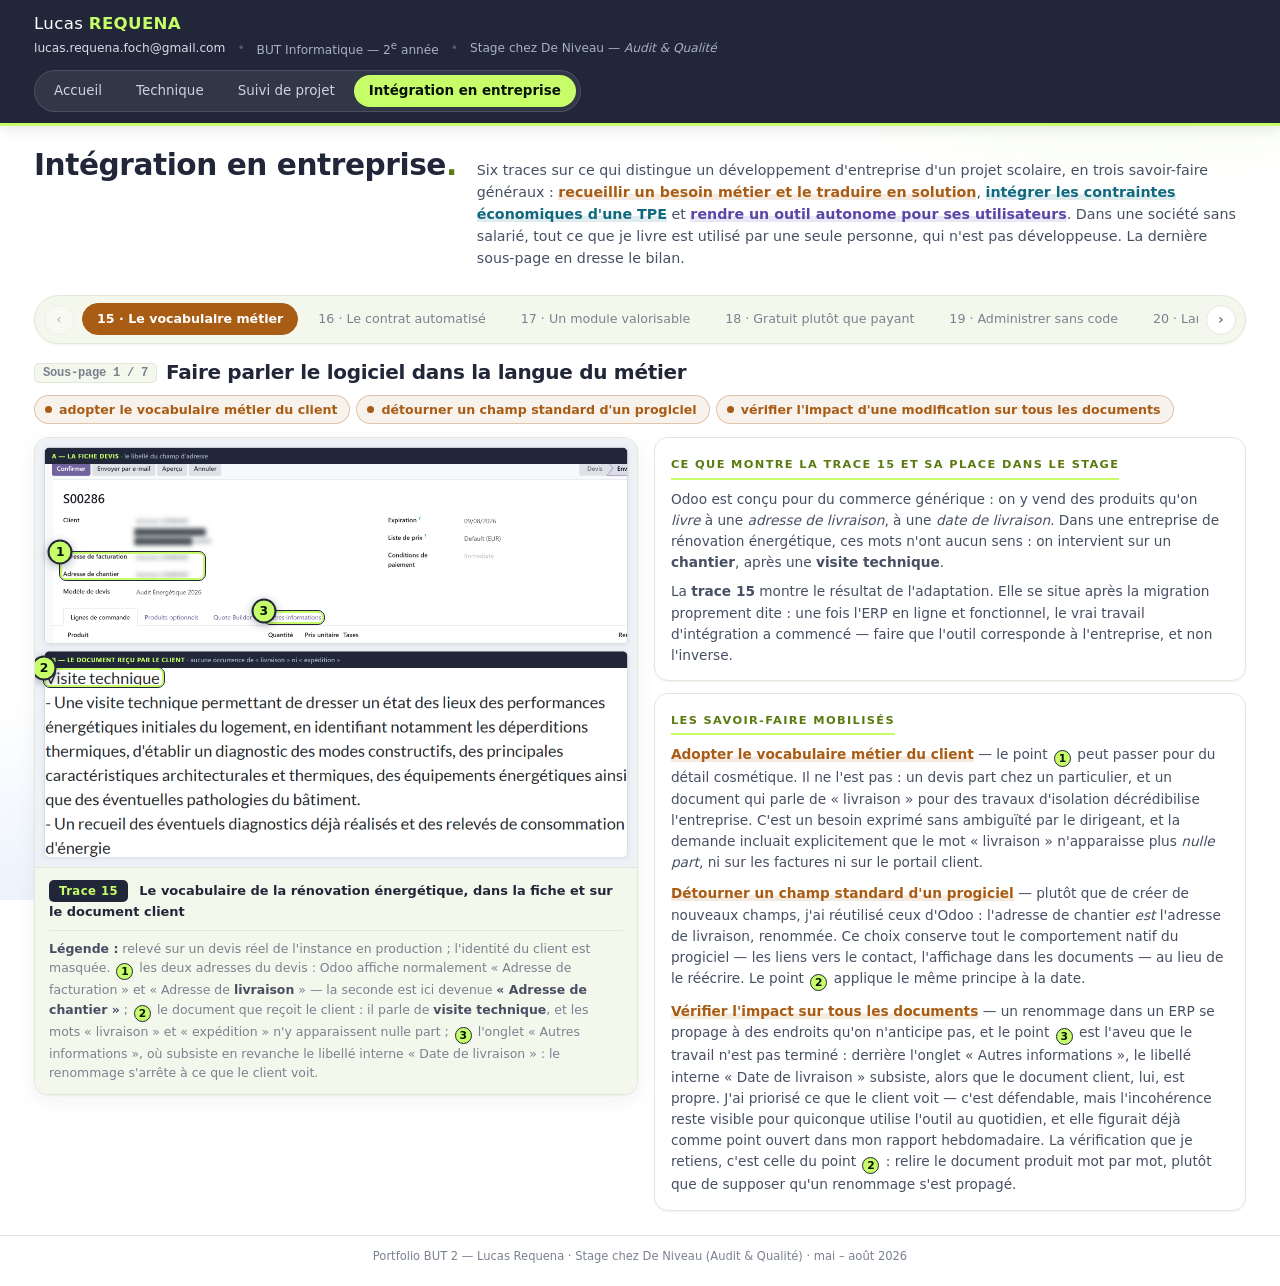
==== integration.html @ 08190257 "Portfolio BUT 2 — site de stage Site statique (4 pages, sous-pages, 20 traces) presentant le stage c" ====
<!DOCTYPE html>
<html lang="fr">
<head>
<meta charset="utf-8">
<meta name="viewport" content="width=device-width, initial-scale=1">
<title>Intégration en entreprise — Portfolio BUT 2 · Lucas Requena</title>
<meta name="description" content="Savoir-faire d'intégration : recueil du besoin métier, contraintes économiques d'une TPE, autonomie des utilisateurs.">
<link rel="stylesheet" href="assets/css/style.css">
</head>
<body>
<div class="shell">

  <header class="masthead">
    <div class="ident">
      <span class="ident-name">Lucas <b>REQUENA</b></span>
      <span class="ident-line">
        <a href="mailto:lucas.requena.foch@gmail.com">lucas.requena.foch@gmail.com</a>
        <span class="sep">•</span>
        <span>BUT&nbsp;Informatique — 2<sup>e</sup> année</span>
        <span class="sep">•</span>
        <span>Stage chez De&nbsp;Niveau — <em>Audit&nbsp;&amp;&nbsp;Qualité</em></span>
      </span>
    </div>
    <nav class="mainnav" aria-label="Navigation principale">
      <a href="index.html">Accueil</a>
      <a href="technique.html">Technique</a>
      <a href="suivi-projet.html">Suivi de projet</a>
      <a href="integration.html" class="is-current" aria-current="page">Intégration en entreprise</a>
    </nav>
  </header>

  <main>
    <div class="page-head">
      <h1 class="page-title">Intégration en entreprise<span class="dot">.</span></h1>
      <p class="resume">
        Six traces sur ce qui distingue un développement d'entreprise d'un projet scolaire, en trois
        savoir-faire généraux :
        <b class="sf sf-metier">recueillir un besoin métier et le traduire en solution</b>,
        <b class="sf sf-eco">intégrer les contraintes économiques d'une TPE</b> et
        <b class="sf sf-user">rendre un outil autonome pour ses utilisateurs</b>.
        Dans une société sans salarié, tout ce que je livre est utilisé par une seule personne, qui n'est pas
        développeuse. La dernière sous-page en dresse le bilan.
      </p>
    </div>

    <nav class="subnav" aria-label="Navigation entre les sous-pages">
      <div class="arrows">
        <button type="button" data-nav="prev" aria-label="Sous-page précédente">‹</button>
      </div>
      <div class="subnav-scroll" role="tablist" aria-label="Sous-pages">
        <button type="button" class="sp-tab t-metier" role="tab" id="tab-15" aria-controls="sp-15" aria-selected="true">15 · Le vocabulaire métier</button>
        <button type="button" class="sp-tab t-metier" role="tab" id="tab-16" aria-controls="sp-16" aria-selected="false">16 · Le contrat automatisé</button>
        <button type="button" class="sp-tab t-eco"    role="tab" id="tab-17" aria-controls="sp-17" aria-selected="false">17 · Un module valorisable</button>
        <button type="button" class="sp-tab t-eco"    role="tab" id="tab-18" aria-controls="sp-18" aria-selected="false">18 · Gratuit plutôt que payant</button>
        <button type="button" class="sp-tab t-user"   role="tab" id="tab-19" aria-controls="sp-19" aria-selected="false">19 · Administrer sans code</button>
        <button type="button" class="sp-tab t-user"   role="tab" id="tab-20" aria-controls="sp-20" aria-selected="false">20 · Lancer en un clic</button>
        <button type="button" class="sp-tab t-bilan"  role="tab" id="tab-b"  aria-controls="sp-bilan" aria-selected="false">★ Bilan &amp; analyse</button>
      </div>
      <div class="arrows">
        <button type="button" data-nav="next" aria-label="Sous-page suivante">›</button>
      </div>
    </nav>

    <!-- ================================================================= -->
    <!-- SOUS-PAGE 15                                                       -->
    <!-- ================================================================= -->
    <article class="subpage" id="sp-15" role="tabpanel" aria-labelledby="tab-15">
      <div class="sp-head">
        <h2><span class="num">Sous-page 1 / 7</span>Faire parler le logiciel dans la langue du métier</h2>
        <ul class="sf-list">
          <li class="sf-metier">adopter le vocabulaire métier du client</li>
          <li class="sf-metier">détourner un champ standard d'un progiciel</li>
          <li class="sf-metier">vérifier l'impact d'une modification sur tous les documents</li>
        </ul>
      </div>

      <div class="sp-body">
        <figure class="trace">
          <div class="trace-media" data-src="assets/img/trace-15.png"
               data-hint="Captures d'un devis de l'Odoo en production : le libellé du champ d'adresse, et le document tel que le client le reçoit.">
            <img src="assets/img/trace-15.png" alt="Deux vues d'un devis en production : la fiche affiche « Adresse de chantier », et le document imprimé parle de « Visite technique » sans jamais employer le mot livraison.">
            <span class="pt-box" style="--x:4.2%;--y:26.5%;--w:24%;--h:6.5%"></span>
            <span class="pt" style="--x:4.2%;--y:26.5%">1</span>
            <span class="pt-box" style="--x:1.5%;--y:53.5%;--w:20%;--h:4.5%"></span>
            <span class="pt" style="--x:1.5%;--y:53.5%">2</span>
            <span class="pt-box" style="--x:38%;--y:40.2%;--w:10%;--h:3%"></span>
            <span class="pt" style="--x:38%;--y:40.2%">3</span>
          </div>
          <figcaption>
            <span class="trace-num">Trace 15</span>
            <span class="trace-title">Le vocabulaire de la rénovation énergétique, dans la fiche et sur le document client</span>
            <span class="legende">
              <b>Légende :</b> relevé sur un devis réel de l'instance en production ; l'identité du client est
              masquée.
              <span class="rp">1</span> les deux adresses du devis : Odoo affiche normalement « Adresse de
              facturation » et « Adresse de <b>livraison</b> » — la seconde est ici devenue
              <b>« Adresse de chantier »</b> ;
              <span class="rp">2</span> le document que reçoit le client : il parle de <b>visite technique</b>,
              et les mots « livraison » et « expédition » n'y apparaissent nulle part ;
              <span class="rp">3</span> l'onglet « Autres informations », où subsiste en revanche le libellé
              interne « Date de livraison » : le renommage s'arrête à ce que le client voit.
            </span>
          </figcaption>
        </figure>

        <div class="analyse">
          <div class="bloc">
            <h3>Ce que montre la trace 15 et sa place dans le stage</h3>
            <p>
              Odoo est conçu pour du commerce générique : on y vend des produits qu'on <em>livre</em> à une
              <em>adresse de livraison</em>, à une <em>date de livraison</em>. Dans une entreprise de rénovation
              énergétique, ces mots n'ont aucun sens : on intervient sur un <b>chantier</b>, après une
              <b>visite technique</b>.
            </p>
            <p>
              La <b>trace 15</b> montre le résultat de l'adaptation. Elle se situe après la migration proprement
              dite : une fois l'ERP en ligne et fonctionnel, le vrai travail d'intégration a commencé — faire
              que l'outil corresponde à l'entreprise, et non l'inverse.
            </p>
          </div>

          <div class="bloc">
            <h3>Les savoir-faire mobilisés</h3>
            <p class="sfp">
              <span class="sf sf-metier">Adopter le vocabulaire métier du client</span> — le point
              <span class="rp">1</span> peut passer pour du détail cosmétique. Il ne l'est pas : un devis part
              chez un particulier, et un document qui parle de « livraison » pour des travaux d'isolation
              décrédibilise l'entreprise. C'est un besoin exprimé sans ambiguïté par le dirigeant, et la demande
              incluait explicitement que le mot « livraison » n'apparaisse plus <em>nulle part</em>, ni sur les
              factures ni sur le portail client.
            </p>
            <p class="sfp">
              <span class="sf sf-metier">Détourner un champ standard d'un progiciel</span> — plutôt que de créer
              de nouveaux champs, j'ai réutilisé ceux d'Odoo : l'adresse de chantier <em>est</em> l'adresse de
              livraison, renommée. Ce choix conserve tout le comportement natif du progiciel — les liens vers le
              contact, l'affichage dans les documents — au lieu de le réécrire. Le point
              <span class="rp">2</span> applique le même principe à la date.
            </p>
            <p class="sfp">
              <span class="sf sf-metier">Vérifier l'impact sur tous les documents</span> — un renommage dans un
              ERP se propage à des endroits qu'on n'anticipe pas, et le point <span class="rp">3</span> est
              l'aveu que le travail n'est pas terminé : derrière l'onglet « Autres informations », le libellé
              interne « Date de livraison » subsiste, alors que le document client, lui, est propre. J'ai
              priorisé ce que le client voit — c'est défendable, mais l'incohérence reste visible pour
              quiconque utilise l'outil au quotidien, et elle figurait déjà comme point ouvert dans mon rapport
              hebdomadaire. La vérification que je retiens, c'est celle du point <span class="rp">2</span> :
              relire le document produit mot par mot, plutôt que de supposer qu'un renommage s'est propagé.
            </p>
          </div>
        </div>
      </div>
    </article>

    <!-- ================================================================= -->
    <!-- SOUS-PAGE 16                                                       -->
    <!-- ================================================================= -->
    <article class="subpage" id="sp-16" role="tabpanel" aria-labelledby="tab-16" hidden>
      <div class="sp-head">
        <h2><span class="num">Sous-page 2 / 7</span>Automatiser un document contractuel existant</h2>
        <ul class="sf-list">
          <li class="sf-metier">reproduire fidèlement un document de l'entreprise</li>
          <li class="sf-metier">automatiser un remplissage par variables</li>
          <li class="sf-metier">valider un livrable par itérations avec le client</li>
        </ul>
      </div>

      <div class="sp-body">
        <figure class="trace">
          <div class="trace-media" data-src="assets/img/trace-16.png"
               data-hint="Capture du contrat « accompagnement MAR » généré depuis un devis de production.">
            <img src="assets/img/trace-16.png" alt="Contrat de mission Mon Accompagnateur Rénov' en onze articles, généré automatiquement depuis le devis S00286 : identité du client pré-remplie, article 5 reprenant les montants du devis, blocs de signature.">
            <span class="pt-box" style="--x:8.2%;--y:12.2%;--w:13%;--h:6%"></span>
            <span class="pt" style="--x:8.2%;--y:12.2%">1</span>
            <span class="pt-box" style="--x:8.2%;--y:51.3%;--w:81%;--h:6.8%"></span>
            <span class="pt" style="--x:8.2%;--y:51.3%">2</span>
            <span class="pt-box" style="--x:8.2%;--y:89.3%;--w:81%;--h:4.5%"></span>
            <span class="pt" style="--x:8.2%;--y:89.3%">3</span>
          </div>
          <figcaption>
            <span class="trace-num">Trace 16</span>
            <span class="trace-title">Le contrat « accompagnement MAR » généré depuis le devis S00286</span>
            <span class="legende">
              <b>Légende :</b> document produit par le module maison <code>aq_mar_contract</code> à partir d'un
              devis réel — onze articles, de l'identification des parties aux pièces jointes. L'identité du
              client et le numéro de police d'assurance sont masqués.
              <span class="rp">1</span> l'article 1.1, dont l'identité, l'adresse et le courriel du client sont
              repris du devis sans aucune saisie ;
              <span class="rp">2</span> l'article 5, où <b>828,00 € d'accompagnement + 522,00 € d'audit</b>
              reconstituent exactement le total du devis, 1 350 € ;
              <span class="rp">3</span> les blocs de signature des deux parties, ajoutés après relecture, avec
              les mentions d'assurance de l'article 6.
            </span>
          </figcaption>
        </figure>

        <div class="analyse">
          <div class="bloc">
            <h3>Ce que montre la trace 16 et sa place dans le stage</h3>
            <p>
              Chaque mission d'accompagnement donne lieu à un contrat rédigé à la main à partir d'un modèle,
              en recopiant les informations déjà saisies dans le devis. C'est du temps perdu, et surtout une
              source d'erreurs : un montant recopié de travers dans un contrat signé n'est pas un incident
              anodin.
            </p>
            <p>
              La <b>trace 16</b> montre le contrat désormais généré automatiquement à partir du devis, en
              exploitant les modèles de documents d'Odoo. C'est le travail des semaines 6 et 7, et l'un des
              livrables les plus directement utiles au dirigeant.
            </p>
          </div>

          <div class="bloc">
            <h3>Les savoir-faire mobilisés</h3>
            <p class="sfp">
              <span class="sf sf-metier">Reproduire fidèlement un document de l'entreprise</span> — le point
              de départ n'était pas une page blanche mais le contrat MAR existant, avec sa structure en articles
              et sa mise en forme. La consigne implicite était claire : le document généré devait ressembler aux
              autres documents de la société. La mise en forme a d'ailleurs été explicitement retravaillée pour
              s'aligner sur eux.
            </p>
            <p class="sfp">
              <span class="sf sf-metier">Automatiser un remplissage par variables</span> — au point
              <span class="rp">1</span>, l'identité, l'adresse et le courriel du client sont repris du devis
              sans aucune ressaisie. Le point <span class="rp">2</span> est le plus sensible : le montant devait
              suivre le devis d'accompagnement, jamais une valeur figée dans le modèle. La vérification est
              immédiate sur la capture — 828 € + 522 € = 1 350 €, le total exact du devis S00286 — et c'est
              précisément le genre d'erreur qu'une recopie manuelle finit toujours par produire. Le montant
              varie d'ailleurs d'un dossier à l'autre : les devis MAR de la base vont de 1 350 à 2 250 €.
            </p>
            <p class="sfp">
              <span class="sf sf-metier">Valider par itérations avec le client</span> — le point
              <span class="rp">3</span> résume tout ce qui n'apparaissait pas dans la demande initiale et qui
              est remonté à la relecture : des données d'assurance manquantes, l'absence de cachet et de
              signature, un article 5 à corriger. Aucun de ces éléments n'était devinable ; ils ne sont apparus
              qu'en montrant une version imparfaite. J'ai ensuite poursuivi vers l'étape suivante — envoyer le
              contrat signable en ligne dès la confirmation du devis.
            </p>
          </div>
        </div>
      </div>
    </article>

    <!-- ================================================================= -->
    <!-- SOUS-PAGE 17                                                       -->
    <!-- ================================================================= -->
    <article class="subpage" id="sp-17" role="tabpanel" aria-labelledby="tab-17" hidden>
      <div class="sp-head">
        <h2><span class="num">Sous-page 3 / 7</span>Combler un manque fonctionnel et en faire un actif</h2>
        <ul class="sf-list">
          <li class="sf-eco">développer plutôt que payer un abonnement</li>
          <li class="sf-eco">évaluer la valeur commerciale d'une production interne</li>
          <li class="sf-eco">choisir une licence cohérente avec une stratégie</li>
        </ul>
      </div>

      <div class="sp-body">
        <figure class="trace">
          <div class="trace-media" data-src="assets/img/trace-17.png"
               data-hint="Le texte enregistré dans un devis, avec ses balises de pourcentage, et le même devis imprimé avec les montants calculés.">
            <img src="assets/img/trace-17.png" alt="Le devis stocke le texte « [40%] TTC » et « [60%] TTC » ; le document imprimé affiche 540,00 € et 810,00 €, soit 40 % et 60 % du total de 1 350 €.">
            <span class="pt-box" style="--x:3%;--y:13.5%;--w:6.5%;--h:7.5%"></span>
            <span class="pt" style="--x:3%;--y:13.5%">1</span>
            <span class="pt-box" style="--x:27.5%;--y:4.5%;--w:25%;--h:3.5%"></span>
            <span class="pt" style="--x:27.5%;--y:4.5%">2</span>
            <span class="pt-box" style="--x:1.7%;--y:52%;--w:14%;--h:16%"></span>
            <span class="pt" style="--x:1.7%;--y:52%">3</span>
          </div>
          <figcaption>
            <span class="trace-num">Trace 17</span>
            <span class="trace-title">Le module <code>sale_payment_schedule</code> à l'œuvre sur un devis réel</span>
            <span class="legende">
              <b>Légende :</b> en haut le texte tel qu'il est <b>enregistré en base</b> pour le devis S00286,
              en bas le <b>même devis imprimé</b> tel que le client le reçoit. Les coordonnées bancaires sont
              masquées.
              <span class="rp">1</span> les balises <code>[40%]</code> et <code>[60%]</code> saisies dans le
              texte, qui ne sont jamais modifiées ;
              <span class="rp">2</span> le total du devis, 1 350 € TTC ;
              <span class="rp">3</span> les montants calculés à l'impression : <b>540,00 €</b> et
              <b>810,00 €</b> — soit exactement 40 % et 60 % de ce total.
            </span>
          </figcaption>
        </figure>

        <div class="analyse">
          <div class="bloc">
            <h3>Ce que montre la trace 17 et sa place dans le stage</h3>
            <p>
              Le passage à Odoo Community avait un coût connu d'avance : certaines fonctions payantes n'existent
              plus. Le besoin, ici, était d'afficher des échéances de paiement — typiquement 40 % à la commande
              et 60 % à la fin des travaux — calculées automatiquement à partir du montant TTC du devis.
            </p>
            <p>
              La <b>trace 17</b> montre la réponse apportée — un module maison développé en cinquième semaine —
              prise sur un devis réel de l'instance en production. Elle prolonge directement le cadrage de la
              <a href="suivi-projet.html#sp-10">trace 10</a>, où ce manque avait été identifié <em>avant</em> la
              migration. Le module est aujourd'hui installé en version 18.0.2.0.0, et un second module maison,
              <code>aq_mar_contract</code>, l'a rejoint depuis (<a href="#sp-16">trace 16</a>).
            </p>
          </div>

          <div class="bloc">
            <h3>Les savoir-faire mobilisés</h3>
            <p class="sfp">
              <span class="sf sf-eco">Développer plutôt que payer un abonnement</span> — l'arbitrage est simple
              à poser : quelques jours de développement une fois, contre un abonnement mensuel indéfiniment. Le
              point <span class="rp">1</span> montre que j'ai en plus généralisé le besoin — n'importe quel
              pourcentage fonctionne, pas seulement 40/60. Ce n'est pas gratuit en effort, mais c'est ce qui
              évite de revenir sur le module au premier changement commercial : d'autres devis de la base
              utilisent aujourd'hui un découpage en <code>[45%]</code>, <code>[35%]</code> et <code>[20%]</code>
              que je n'avais pas anticipé.
            </p>
            <p class="sfp">
              <span class="sf sf-eco">Évaluer la valeur commerciale d'une production interne</span> — les points
              <span class="rp">2</span> et <span class="rp">3</span> traduisent la contrainte de conception la
              plus structurante : ne jamais modifier le texte stocké, seulement son rendu. Le devis garde
              <code>[40%]</code> en base et affiche 540,00 € à l'impression, soit exactement 40 % des 1 350 €
              du point <span class="rp">2</span>. Cette réversibilité rend le module réutilisable chez
              n'importe quel utilisateur d'Odoo sans effet de bord sur ses données — c'est ce qui en fait un
              produit potentiel et pas seulement un correctif interne, pour une entreprise qui est aussi
              éditeur de logiciels.
            </p>
            <p class="sfp">
              <span class="sf sf-eco">Choisir une licence cohérente avec une stratégie</span> — la décision la
              moins technique et la plus instructive du stage. Le module avait d'abord été publié sous licence
              libre, puis rebasculé en <b>OPL-1</b> (propriétaire) dans le dépôt, afin de conserver quelques
              modules maison comme argument commercial — changement isolé dans son propre commit
              (<a href="suivi-projet.html#sp-13">trace 13</a>). <b>Et c'est là que la vérification est
              instructive :</b> la version installée en production déclare toujours <code>LGPL-3</code>. Le
              changement de licence n'a jamais été redéployé. Une décision prise dans le dépôt ne produit aucun
              effet tant qu'elle n'atteint pas le serveur — je ne l'aurais pas su sans être allé regarder.
            </p>
          </div>
        </div>
      </div>
    </article>

    <!-- ================================================================= -->
    <!-- SOUS-PAGE 18                                                       -->
    <!-- ================================================================= -->
    <article class="subpage" id="sp-18" role="tabpanel" aria-labelledby="tab-18" hidden>
      <div class="sp-head">
        <h2><span class="num">Sous-page 4 / 7</span>Arbitrer entre coût, effort et qualité du résultat</h2>
        <ul class="sf-list">
          <li class="sf-eco">exploiter une source de données publique gratuite</li>
          <li class="sf-eco">accepter une solution dégradée mais suffisante</li>
          <li class="sf-eco">renoncer à une fonctionnalité au bon moment</li>
        </ul>
      </div>

      <div class="sp-body">
        <figure class="trace">
          <div class="trace-html">
            <table class="ttab">
              <thead>
                <tr><th style="width:24%">Option</th><th style="width:20%">Coût</th><th style="width:26%">Qualité du résultat</th><th>Décision</th></tr>
              </thead>
              <tbody>
                <tr>
                  <td><b>Service d'enrichissement payant</b></td>
                  <td class="no">Abonnement mensuel</td>
                  <td class="ok">Élevée et stable</td>
                  <td class="no">Écartée — hors budget d'une TPE</td>
                </tr>
                <tr>
                  <td><b>Extraction depuis des sites web</b></td>
                  <td>Gratuit</td>
                  <td class="no">Fragile, casse à chaque changement de site</td>
                  <td class="no">Abandonnée après essai <span class="rp">3</span></td>
                </tr>
                <tr>
                  <td><b>API publiques SIRENE / ADEME</b></td>
                  <td class="ok">Gratuit</td>
                  <td>Correcte, avec des trous à combler <span class="rp">1</span></td>
                  <td class="ok"><b>Retenue</b> pour la recherche d'entreprises</td>
                </tr>
                <tr>
                  <td><b>Données locales préparées à la main</b></td>
                  <td class="ok">Gratuit</td>
                  <td>Limitée mais parfaitement prévisible</td>
                  <td class="ok">Retenue pour les fournisseurs régionaux <span class="rp">2</span></td>
                </tr>
              </tbody>
            </table>
          </div>
          <figcaption>
            <span class="trace-num">Trace 18</span>
            <span class="trace-title">Les options étudiées pour constituer les listes de contacts de MailRGE</span>
            <span class="legende">
              <b>Légende :</b> arbitrage mené sur MailRGE entre les semaines 5 et 6, à mesure que les limites de
              chaque approche apparaissaient.
              <span class="rp">1</span> les API publiques, gratuites, complétées par des mécanismes de repli
              (voir <a href="technique.html#sp-6">trace 6</a>) ; <span class="rp">2</span> le repli sur des
              données locales préparées pour les fournisseurs régionaux ;
              <span class="rp">3</span> l'extraction automatique depuis des sites web, essayée puis abandonnée.
            </span>
          </figcaption>
        </figure>

        <div class="analyse">
          <div class="bloc">
            <h3>Ce que montre la trace 18 et sa place dans le stage</h3>
            <p>
              MailRGE repose entièrement sur sa capacité à constituer des listes de contacts fiables. Dans une
              grande structure, on achète cette donnée. Ici, le budget est celui d'une société sans salarié :
              l'outil ne devait rien coûter en fonctionnement.
            </p>
            <p>
              La <b>trace 18</b> retrace les options envisagées et ce qui a été décidé pour chacune. Elle
              recouvre deux moments : la recherche d'entreprises RGE, résolue par les données publiques, et la
              recherche de fournisseurs régionaux, beaucoup plus difficile.
            </p>
          </div>

          <div class="bloc">
            <h3>Les savoir-faire mobilisés</h3>
            <p class="sfp">
              <span class="sf sf-eco">Exploiter une source de données publique gratuite</span> — le point
              <span class="rp">1</span> a été la bonne réponse pour l'essentiel du besoin : les qualifications
              RGE et les établissements sont des données ouvertes. Le prix à payer est technique, pas financier
              — c'est tout le travail de normalisation et de repli décrit en
              <a href="technique.html#sp-6">trace 6</a>.
            </p>
            <p class="sfp">
              <span class="sf sf-eco">Accepter une solution dégradée mais suffisante</span> — le point
              <span class="rp">2</span> a été le plus difficile à admettre. Après avoir tenté de trouver
              automatiquement les distributeurs régionaux — avec la subtilité des enseignes sous licence, où
              c'est l'établissement local qu'il faut viser et non la maison mère — j'ai remplacé cette recherche
              par des données locales préparées, interrogeables par département, secteur, nom ou adresse. Moins
              ambitieux, mais fiable.
            </p>
            <p class="sfp">
              <span class="sf sf-eco">Renoncer à une fonctionnalité au bon moment</span> — le point
              <span class="rp">3</span> va plus loin : la section « fournisseurs régionaux » a finalement été
              masquée dans l'interface, le code étant conservé, le temps que le besoin réel soit reclarifié.
              Laisser en ligne une fonction dont on doute est un mauvais service rendu à son utilisateur ; c'est
              le genre d'arbitrage que je n'aurais pas su faire au début du stage, où « supprimer » ressemblait à
              un échec.
            </p>
          </div>
        </div>
      </div>
    </article>

    <!-- ================================================================= -->
    <!-- SOUS-PAGE 19                                                       -->
    <!-- ================================================================= -->
    <article class="subpage" id="sp-19" role="tabpanel" aria-labelledby="tab-19" hidden>
      <div class="sp-head">
        <h2><span class="num">Sous-page 5 / 7</span>Rendre le contenu modifiable sans développeur</h2>
        <ul class="sf-list">
          <li class="sf-user">concevoir une interface d'administration sans code</li>
          <li class="sf-user">gérer des comptes pour plusieurs utilisateurs</li>
          <li class="sf-user">faire évoluer le contenu et sa présentation au fil de l'usage</li>
        </ul>
      </div>

      <div class="sp-body">
        <figure class="trace">
          <div class="trace-media" data-src="assets/img/trace-19.png"
               data-hint="Montage de deux captures du quiz en production : le catalogue des questionnaires et une question côté candidat.">
            <img src="assets/img/trace-19.png" alt="Deux vues du quiz en production : le catalogue des quatre questionnaires publiés, et une question à choix multiple avec minuteur.">
            <span class="pt-box" style="--x:19%;--y:16.5%;--w:62%;--h:20.2%"></span>
            <span class="pt" style="--x:19%;--y:16.5%">1</span>
            <span class="pt-box" style="--x:19%;--y:37.3%;--w:62%;--h:8.7%"></span>
            <span class="pt" style="--x:19%;--y:37.3%">2</span>
            <span class="pt-box" style="--x:26%;--y:68.5%;--w:48%;--h:21.5%"></span>
            <span class="pt" style="--x:26%;--y:68.5%">3</span>
          </div>
          <figcaption>
            <span class="trace-num">Trace 19</span>
            <span class="trace-title">Le résultat de l'administration sans code, vu depuis le site en production</span>
            <span class="legende">
              <b>Légende :</b> montage de deux captures prises sur <code>quiz.auditetqualite.fr</code> —
              en haut le catalogue public, en bas une question côté candidat.
              <span class="rp">1</span> les questionnaires publiés, de <b>2 à 11 questions</b> : ils ont été
              créés et modifiés depuis l'administration, sans aucune intervention sur le code ;
              <span class="rp">2</span> l'un d'eux porte un intitulé et une accroche qui lui sont propres
              (« Testez vos compétences en ITE — 7 questions pour évaluer votre niveau avant la formation »),
              saisis eux aussi depuis l'interface ;
              <span class="rp">3</span> une question telle que la voit le candidat : cases à choix multiple
              même pour une question à réponse unique, option « Je ne sais pas », minuteur et progression.
            </span>
          </figcaption>
        </figure>

        <div class="analyse">
          <div class="bloc">
            <h3>Ce que montre la trace 19 et sa place dans le stage</h3>
            <p>
              Le quiz sert à évaluer les compétences d'experts en isolation thermique par l'extérieur. Son
              contenu doit donc vivre : les questions évoluent avec la réglementation et avec les besoins de
              formation. Tant qu'il fallait un développeur pour modifier une question, l'outil était condamné à
              vieillir.
            </p>
            <p>
              La <b>trace 19</b> ne montre pas l'interface d'administration elle-même, mais <em>son résultat</em>,
              relevé sur le site en production. C'est délibéré : la meilleure preuve qu'un contenu se gère sans
              développeur n'est pas la capture d'un formulaire, c'est de constater que ce contenu a effectivement
              été créé, varié et enrichi. C'est le livrable qui a le plus changé la nature du projet : le quiz
              est passé d'une démonstration technique à un outil que l'entreprise fait vivre elle-même.
            </p>
          </div>

          <div class="bloc">
            <h3>Les savoir-faire mobilisés</h3>
            <p class="sfp">
              <span class="sf sf-user">Concevoir une interface d'administration sans code</span> — le point
              <span class="rp">1</span> en est la démonstration par les faits : quatre questionnaires coexistent,
              de 2 à 11 questions, sur des sujets distincts (ITE, combles). Une telle variété ne se produit que
              si créer un questionnaire coûte quelques minutes à une personne non développeuse. Le point
              <span class="rp">2</span> va plus loin : même l'intitulé et l'accroche d'un questionnaire se
              saisissent depuis l'interface. Tout cela repose sur la décision technique prise en amont — sortir
              les questionnaires du code source (<a href="technique.html#sp-1">trace 1</a>).
            </p>
            <p class="sfp">
              <span class="sf sf-user">Gérer des comptes pour plusieurs utilisateurs</span> — le lien
              « Connexion / créer un compte », présent sur les deux vues, dessert en réalité deux publics :
              les personnes de l'équipe qui administrent les questionnaires, et les candidats qui souhaitent
              retrouver leurs résultats. Ouvrir cet accès a créé l'obligation de le protéger, d'où le
              durcissement décrit en <a href="technique.html#sp-7">trace 7</a>.
            </p>
            <p class="sfp">
              <span class="sf sf-user">Faire évoluer le contenu et sa présentation au fil de l'usage</span> — le
              point <span class="rp">3</span> porte la trace de plusieurs décisions successives : toutes les
              questions sont passées en cases à cocher, <em>y compris celles qui n'appellent qu'une seule bonne
              réponse</em>, pour ne pas souffler la réponse par la forme du champ ; une option « Je ne sais
              pas » évite de confondre l'ignorance et l'erreur ; un minuteur et un indicateur de progression ont
              été ajoutés ensuite. S'y ajoutent, hors champ de cette capture, les images dans les questions, le
              commentaire de fin, la case de visibilité d'une information et le suivi statistique par quiz.
              Aucune de ces demandes n'existait au départ : toutes viennent de l'usage réel.
            </p>
          </div>
        </div>
      </div>
    </article>

    <!-- ================================================================= -->
    <!-- SOUS-PAGE 20                                                       -->
    <!-- ================================================================= -->
    <article class="subpage" id="sp-20" role="tabpanel" aria-labelledby="tab-20" hidden>
      <div class="sp-head">
        <h2><span class="num">Sous-page 6 / 7</span>Supprimer tout prérequis technique à l'usage</h2>
        <ul class="sf-list">
          <li class="sf-user">automatiser l'installation des dépendances</li>
          <li class="sf-user">masquer la complexité technique</li>
          <li class="sf-user">choisir le bon support de diffusion pour l'utilisateur</li>
        </ul>
      </div>

      <div class="sp-body">
        <figure class="trace">
          <div class="trace-html">
            <table class="ttab">
              <thead>
                <tr><th style="width:22%">Outil</th><th style="width:39%">Ce qu'il fallait faire avant</th><th>Ce qu'il faut faire maintenant</th></tr>
              </thead>
              <tbody>
                <tr>
                  <td><b>MailRGE</b></td>
                  <td class="no">Installer l'environnement d'exécution, ouvrir un terminal, installer les
                      dépendances, lancer le serveur puis l'interface</td>
                  <td class="ok">Double-cliquer sur le lanceur : il installe ce qui manque et démarre tout
                      <span class="rp">1</span></td>
                </tr>
                <tr>
                  <td><b>FileManager</b></td>
                  <td class="no">Démarrer le serveur dans une fenêtre, puis le client dans une autre, et penser
                      à tout arrêter</td>
                  <td class="ok">Un seul raccourci : serveur lancé masqué, client ouvert, arrêt automatique à
                      la fermeture <span class="rp">2</span></td>
                </tr>
                <tr>
                  <td><b>FileManager (accès nomade)</b></td>
                  <td class="no">Installer le client de bureau sur chaque poste Windows</td>
                  <td class="ok">Interface web accessible depuis un navigateur, hébergée sur le VPS
                      <span class="rp">3</span></td>
                </tr>
              </tbody>
            </table>
            <div class="blocks" style="margin-top:12px">
              <div class="blk" style="--c:var(--sf-user)">
                <b>Règle retenue</b>
                <span class="sub">Aucun outil livré ne doit exiger l'ouverture d'un terminal. Si une étape
                  technique est nécessaire, c'est au lanceur de la faire, pas à l'utilisateur.</span>
              </div>
            </div>
          </div>
          <figcaption>
            <span class="trace-num">Trace 20</span>
            <span class="trace-title">Les conditions de lancement des outils, avant et après travail sur la mise à disposition</span>
            <span class="legende">
              <b>Légende :</b> comparaison, pour chaque outil, entre les manipulations initialement requises et
              celles qui subsistent.
              <span class="rp">1</span> le lanceur Windows de MailRGE, qui installe automatiquement les
              dépendances ; <span class="rp">2</span> le lanceur unique de FileManager, sans fenêtre de
              terminal ; <span class="rp">3</span> l'interface web, qui supprime l'installation elle-même.
            </span>
          </figcaption>
        </figure>

        <div class="analyse">
          <div class="bloc">
            <h3>Ce que montre la trace 20 et sa place dans le stage</h3>
            <p>
              Un outil parfaitement fonctionnel qu'on ne sait pas démarrer n'existe pas. C'est la réalité de
              cette entreprise : l'utilisateur final est le dirigeant, qui n'ouvrira pas un terminal pour
              installer des dépendances avant de lancer une campagne de mailing.
            </p>
            <p>
              La <b>trace 20</b> rassemble les trois réponses successives apportées à ce problème, sur deux
              projets et cinq semaines d'écart. Elle montre une préoccupation qui a fini par devenir un réflexe :
              la question « comment on le lance ? » fait partie du développement.
            </p>
          </div>

          <div class="bloc">
            <h3>Les savoir-faire mobilisés</h3>
            <p class="sfp">
              <span class="sf sf-user">Automatiser l'installation des dépendances</span> — le point
              <span class="rp">1</span> correspond au lanceur Windows écrit pour MailRGE dès la deuxième
              semaine : un script qui installe ce qui manque puis démarre l'application, pour qu'une personne
              non développeuse puisse s'en servir par un simple double-clic.
            </p>
            <p class="sfp">
              <span class="sf sf-user">Masquer la complexité technique</span> — au point
              <span class="rp">2</span>, FileManager posait un problème plus délicat : c'est une application en
              deux morceaux, un serveur et un client. Le lanceur démarre le serveur de façon invisible, ouvre le
              client, et arrête tout à la fermeture. J'ai d'ailleurs dû faire le ménage parmi plusieurs
              variantes de lanceurs pour n'en garder qu'un seul — proposer trois façons de démarrer est une
              complexité de plus, pas un service.
            </p>
            <p class="sfp">
              <span class="sf sf-user">Choisir le bon support de diffusion</span> — le point
              <span class="rp">3</span> est l'aboutissement de ce raisonnement : la meilleure installation reste
              l'absence d'installation. L'ajout d'une interface web à FileManager, déployée sur le VPS aux côtés
              du quiz et d'Odoo, rend l'outil accessible depuis n'importe quel navigateur. Le client de bureau
              reste disponible pour l'usage quotidien, mais il n'est plus la seule porte d'entrée.
            </p>
          </div>
        </div>
      </div>
    </article>

    <!-- ================================================================= -->
    <!-- BILAN & ANALYSE                                                    -->
    <!-- ================================================================= -->
    <article class="subpage" id="sp-bilan" role="tabpanel" aria-labelledby="tab-b" hidden>
      <div class="sp-head">
        <h2><span class="num">Sous-page 7 / 7</span>Bilan &amp; analyse des savoir-faire d'intégration</h2>
        <p class="resume" style="max-width:none">
          Un bloc par savoir-faire général : ce à quoi il a servi, d'où vient l'apprentissage, ce qui a été
          difficile, et une évaluation de mon niveau avant et après le stage.
        </p>
      </div>

      <div class="bilan-grid">

        <!-- ---------------- SF H : besoin métier ---------------------- -->
        <section class="bilan-bloc sf-metier">
          <h3>Recueillir un besoin métier et le traduire</h3>
          <span class="dom">Traces 15 et 16</span>

          <h4>Savoir-faire élémentaires et contexte d'utilisation</h4>
          <ul>
            <li><b>Adopter le vocabulaire métier</b> — « chantier » et « visite technique » substitués aux
              termes de livraison dans tout Odoo (trace 15).</li>
            <li><b>Détourner un champ standard</b> — réutilisation des champs natifs du progiciel plutôt que
              création de champs spécifiques.</li>
            <li><b>Reproduire un document de l'entreprise</b> — contrat d'accompagnement MAR généré depuis le
              devis (trace 16).</li>
            <li><b>Valider par itérations</b> — corrections successives du contrat : assurance, cachet et
              signature, article 5, mise en forme.</li>
            <li><b>Comprendre un cadre réglementaire</b> — cadrage de la réforme française de la facturation
              électronique et de ses conséquences sur l'ERP.</li>
          </ul>

          <h4>Contexte d'apprentissage</h4>
          <div class="appr">
            <span>Vu en cours</span>
            <span class="on">Appris pendant le stage</span>
            <span class="on">Appris auprès du dirigeant</span>
          </div>
          <p>
            Rien de tout cela ne s'apprend en formation : ni le vocabulaire de la rénovation énergétique, ni ce
            qu'est un accompagnement MAR, ni ce qui doit figurer dans un contrat. Tout vient des échanges avec le
            dirigeant, qui est à la fois le client, l'utilisateur et l'expert métier.
          </p>

          <h4>Difficulté</h4>
          <p>
            <b>Élevée.</b> La difficulté n'est pas de réaliser ce qui est demandé, mais de comprendre ce qui est
            demandé. Un besoin métier est souvent formulé par son résultat attendu, sans les règles implicites
            qui vont avec — et ces règles ne se découvrent qu'en proposant une version imparfaite.
          </p>

          <div class="niveau">
            <div class="row avant"><span class="lbl">Avant</span><span class="bar"><i style="--v:20%"></i></span><span class="val">Notions</span></div>
            <div class="row"><span class="lbl">Après</span><span class="bar"><i style="--v:72%"></i></span><span class="val">Bon</span></div>
            <p class="echelle">Échelle : notions · moyen · bon · très bon</p>
          </div>
          <p>
            <b>Justification :</b> mes premiers travaux traduisaient la demande littéralement. J'ai appris à
            interroger avant de produire, à repérer les non-dits d'une demande, et surtout à montrer tôt une
            version incomplète pour faire réagir. Je progresse encore sur la reformulation écrite du besoin
            avant de commencer : je la fais mentalement, rarement noir sur blanc.
          </p>
        </section>

        <!-- ---------------- SF I : contraintes économiques ------------ -->
        <section class="bilan-bloc sf-eco">
          <h3>Intégrer les contraintes économiques d'une TPE</h3>
          <span class="dom">Traces 17 et 18</span>

          <h4>Savoir-faire élémentaires et contexte d'utilisation</h4>
          <ul>
            <li><b>Chiffrer avant de décider</b> — comparatif Odoo Enterprise / Community et calcul de
              l'économie mensuelle (voir <a href="suivi-projet.html#sp-10">trace 10</a>).</li>
            <li><b>Développer plutôt que s'abonner</b> — module <code>sale_payment_schedule</code> pour combler
              un manque de la version libre (trace 17).</li>
            <li><b>Préférer une source gratuite à qualité acceptable</b> — API publiques SIRENE et ADEME plutôt
              qu'un service d'enrichissement payant (trace 18).</li>
            <li><b>Valoriser une production interne</b> — choix d'une licence propriétaire pour conserver
              quelques modules comme argument commercial.</li>
            <li><b>Composer avec le matériel disponible</b> — trois services sur un unique serveur à faible
              mémoire, plutôt qu'une montée en gamme.</li>
          </ul>

          <h4>Contexte d'apprentissage</h4>
          <div class="appr">
            <span>Vu en cours</span>
            <span class="on">Appris pendant le stage</span>
            <span class="on">Appris auprès du dirigeant</span>
          </div>
          <p>
            La dimension économique est totalement absente de mes projets de formation, où les ressources sont
            gratuites par convention. Ici, chaque euro mensuel compte pour une société sans salarié : c'est la
            contrainte qui a orienté la majorité des décisions techniques du stage.
          </p>

          <h4>Difficulté</h4>
          <p>
            <b>Moyenne.</b> Le calcul est simple ; ce qui est difficile, c'est de raisonner en coût total —
            un abonnement évité contre du temps de développement, une solution gratuite contre le travail
            supplémentaire de fiabilisation qu'elle impose.
          </p>

          <div class="niveau">
            <div class="row avant"><span class="lbl">Avant</span><span class="bar"><i style="--v:15%"></i></span><span class="val">Notions</span></div>
            <div class="row"><span class="lbl">Après</span><span class="bar"><i style="--v:65%"></i></span><span class="val">Moyen à bon</span></div>
            <p class="echelle">Échelle : notions · moyen · bon · très bon</p>
          </div>
          <p>
            <b>Justification :</b> j'ai acquis le réflexe de poser la question du coût avant de choisir une
            solution technique, et de comprendre qu'une décision de licence ou d'hébergement est une décision
            d'entreprise. Je reste néanmoins mauvais évaluateur du coût du <em>temps</em> : j'ai tendance à
            sous-estimer l'effort d'une solution gratuite, comme la fiabilisation des données publiques l'a
            montré.
          </p>
        </section>

        <!-- ---------------- SF J : autonomie utilisateurs ------------- -->
        <section class="bilan-bloc sf-user">
          <h3>Rendre un outil autonome pour ses utilisateurs</h3>
          <span class="dom">Traces 19 et 20</span>

          <h4>Savoir-faire élémentaires et contexte d'utilisation</h4>
          <ul>
            <li><b>Administration sans code</b> — création et modification des questionnaires du quiz, images,
              commentaires, visibilité des informations (trace 19).</li>
            <li><b>Comptes et droits</b> — comptes administrateurs du quiz, matrice de permissions de
              FileManager.</li>
            <li><b>Suppression des prérequis techniques</b> — lanceurs sans terminal, installation automatique
              des dépendances, interface web (trace 20).</li>
            <li><b>Restitution d'information</b> — statistiques par quiz, mail de fin adapté au niveau de
              réussite avec lien vers la page de contact.</li>
            <li><b>Fiabilisation de la messagerie</b> — bascule sur une adresse d'envoi dédiée, catchall et
              réponses reliées aux conversations de l'ERP.</li>
          </ul>

          <h4>Contexte d'apprentissage</h4>
          <div class="appr">
            <span class="on">Bases vues en cours</span>
            <span class="on">Appris pendant le stage</span>
            <span class="on">Retours de l'utilisateur</span>
          </div>
          <p>
            La formation aborde l'ergonomie et l'expérience utilisateur, mais toujours pour un utilisateur
            théorique. Travailler pour une personne réelle, qui signale directement ce qui la bloque, apprend
            beaucoup plus vite — et parfois durement.
          </p>

          <h4>Difficulté</h4>
          <p>
            <b>Moyenne.</b> La difficulté est de changer de point de vue : ce qui me paraît évident (ouvrir un
            terminal, éditer un fichier) ne l'est pas, et un outil qui exige une explication orale pour démarrer
            est un outil raté.
          </p>

          <div class="niveau">
            <div class="row avant"><span class="lbl">Avant</span><span class="bar"><i style="--v:40%"></i></span><span class="val">Moyen</span></div>
            <div class="row"><span class="lbl">Après</span><span class="bar"><i style="--v:78%"></i></span><span class="val">Bon</span></div>
            <p class="echelle">Échelle : notions · moyen · bon · très bon</p>
          </div>
          <p>
            <b>Justification :</b> je conçois désormais la mise à disposition en même temps que la
            fonctionnalité, et je considère l'autonomie de l'utilisateur comme un critère de fin de
            développement au même titre que le fonctionnement. La trace 19 le montre bien : l'interface
            d'administration n'était pas demandée explicitement, elle découle d'un constat sur l'usage. Ma
            limite reste la documentation utilisateur écrite, que je remplace encore trop souvent par une
            explication de vive voix.
          </p>
        </section>

      </div>
    </article>

  </main>

  <footer class="foot">
    Portfolio BUT 2 — Lucas Requena · Stage chez De Niveau (Audit &amp; Qualité) · mai – août 2026
  </footer>
</div>
<script src="assets/js/portfolio.js"></script>
</body>
</html>
---- assets/css/style.css ----
/* =========================================================================
   Portfolio BUT 2 — Lucas Requena
   Charte graphique alignée sur auditetqualite.fr :
     --primary   #C6FD68  vert citron    (aplat, jamais du texte)
     --secondary #212639  bleu nuit
     --o-color-5 #07130B  noir vert      (texte sur aplat citron)
     --o-color-3 #A0C4F2  bleu clair
     --o-color-4 #F2F2F2  gris clair
     --body      white
   ========================================================================= */

:root {
  color-scheme: light;

  /* Marque */
  --lime:      #c6fd68;
  --lime-soft: #eafdc9;
  --lime-ink:  #07130b;   /* texte posé sur un aplat citron */
  --lime-deep: #5c7a10;   /* déclinaison lisible en texte sur blanc */
  --navy:      #212639;
  --navy-2:    #2e3550;
  --sky:       #a0c4f2;

  /* Fond & surfaces */
  --bg:        #ffffff;
  --bg-2:      #f7f9f3;
  --panel:     #ffffff;
  --panel-2:   #f4f7ec;
  --line:      #e3e8da;
  --line-soft: #eef1e7;

  /* Texte */
  --txt:       #1b2030;
  --txt-soft:  #474f63;
  --txt-mute:  #7a8290;

  /* Accent d'interface */
  --acc:       var(--lime-deep);
  --acc-fill:  var(--lime);
  --acc-glow:  rgba(198, 253, 104, .45);

  /* Couleurs des savoir-faire généraux — lisibles sur blanc */
  --sf-dev:    #2159a8;   /* Technique  — développement            */
  --sf-sys:    #5c7a10;   /* Technique  — système / réseau         */
  --sf-data:   #6b3fa0;   /* Technique  — données / BdD            */
  --sf-sec:    #b3271b;   /* Technique  — sécurité                 */
  --sf-cadre:  #0e7c72;   /* Suivi      — cadrage                  */
  --sf-qual:   #3f7d1f;   /* Suivi      — qualité du code          */
  --sf-git:    #a83267;   /* Suivi      — versionnement            */
  --sf-metier: #a85c14;   /* Intégration— besoin métier            */
  --sf-eco:    #10697f;   /* Intégration— contraintes économiques  */
  --sf-user:   #5b46a8;   /* Intégration— autonomie utilisateurs   */

  --r:   14px;
  --r-s: 9px;
  --shadow:   0 1px 2px rgba(27, 32, 48, .05), 0 6px 20px rgba(27, 32, 48, .06);
  --shadow-s: 0 1px 2px rgba(27, 32, 48, .06);

  --font: ui-sans-serif, system-ui, "Segoe UI", Roboto, "Helvetica Neue", Arial, sans-serif;
  --mono: ui-monospace, "Cascadia Code", "SFMono-Regular", Consolas, "Liberation Mono", monospace;
}

* { box-sizing: border-box; }

html, body { height: 100%; }

body {
  margin: 0;
  font-family: var(--font);
  font-size: 15px;
  line-height: 1.55;
  color: var(--txt);
  background:
    radial-gradient(760px 420px at 88% -8%, rgba(198, 253, 104, .30), transparent 62%),
    radial-gradient(620px 360px at 2% 102%, rgba(160, 196, 242, .22), transparent 60%),
    var(--bg);
  background-attachment: fixed;
}

a { color: var(--sf-dev); text-decoration: none; }
a:hover { text-decoration: underline; }

::selection { background: var(--lime); color: var(--lime-ink); }

* { scrollbar-width: thin; scrollbar-color: #c8d0bb transparent; }
*::-webkit-scrollbar { width: 9px; height: 9px; }
*::-webkit-scrollbar-thumb { background: #c8d0bb; border-radius: 99px; }
*::-webkit-scrollbar-track { background: transparent; }

/* =========================================================================
   1. Coquille de page
   ========================================================================= */

.shell { display: flex; flex-direction: column; min-height: 100dvh; }

/* ---- Entête permanente (nom, prénom, mail : toujours visible) ---------- */
.masthead {
  position: sticky;
  top: 0;
  z-index: 50;
  display: flex;
  flex-wrap: wrap;
  align-items: center;
  justify-content: space-between;
  gap: 10px 24px;
  padding: 11px clamp(14px, 3vw, 34px);
  background: var(--navy);
  border-bottom: 3px solid var(--lime);
  box-shadow: 0 2px 14px rgba(27, 32, 48, .12);
}

.ident { display: flex; flex-direction: column; gap: 1px; min-width: 0; }

.ident-name {
  font-size: 1.04rem;
  font-weight: 500;
  letter-spacing: .02em;
  color: #fff;
}
.ident-name b { font-weight: 800; color: var(--lime); }

.ident-line {
  display: flex;
  flex-wrap: wrap;
  align-items: center;
  gap: 6px 12px;
  font-size: .76rem;
  color: #a8b0c4;
}
.ident-line a { color: #d7dee9; }
.ident-line a:hover { color: var(--lime); }
.ident-line .sep { color: #545c73; }

/* ---- Navigation principale (4 pages) ---------------------------------- */
.mainnav {
  display: flex;
  flex-wrap: wrap;
  gap: 4px;
  padding: 4px;
  background: rgba(255, 255, 255, .08);
  border: 1px solid rgba(255, 255, 255, .12);
  border-radius: 99px;
}
.mainnav a {
  padding: 6px 15px;
  border-radius: 99px;
  font-size: .84rem;
  font-weight: 500;
  color: #ccd3e0;
  white-space: nowrap;
  transition: background .15s, color .15s;
}
.mainnav a:hover { background: rgba(255, 255, 255, .12); color: #fff; text-decoration: none; }
.mainnav a.is-current {
  background: var(--lime);
  color: var(--lime-ink);
  font-weight: 700;
}

/* ---- Zone principale --------------------------------------------------- */
main {
  flex: 1 1 auto;
  min-height: 0;
  width: 100%;
  max-width: 1560px;
  margin: 0 auto;
  padding: 18px clamp(14px, 3vw, 34px) 24px;
}

.foot {
  padding: 12px clamp(14px, 3vw, 34px) 20px;
  font-size: .72rem;
  color: var(--txt-mute);
  border-top: 1px solid var(--line);
  text-align: center;
}

/* =========================================================================
   2. Éléments communs
   ========================================================================= */

h1, h2, h3, h4 { margin: 0; line-height: 1.25; font-weight: 700; }

.page-title {
  font-size: clamp(1.35rem, 2.4vw, 1.85rem);
  letter-spacing: -.015em;
  color: var(--navy);
}
.page-title .dot { color: var(--lime-deep); }

.card {
  background: var(--panel);
  border: 1px solid var(--line);
  border-radius: var(--r);
  padding: 16px 18px;
  box-shadow: var(--shadow-s);
}
.card > h3 {
  font-size: .74rem;
  text-transform: uppercase;
  letter-spacing: .11em;
  color: var(--lime-deep);
  margin-bottom: 10px;
  padding-bottom: 7px;
  border-bottom: 2px solid var(--lime);
  display: inline-block;
}
.card p { margin: 0 0 9px; color: var(--txt-soft); }
.card p:last-child { margin-bottom: 0; }
.card ul + p, .card dl + h3 { margin-top: 11px; }
.card b, .card strong { color: var(--txt); }

.lead { font-size: 1.03rem; color: var(--txt-soft); }

.kv { margin: 0; display: grid; grid-template-columns: auto 1fr; gap: 4px 12px; font-size: .88rem; }
.kv dt { color: var(--txt-mute); white-space: nowrap; }
.kv dd { margin: 0; color: var(--txt-soft); }

ul.tight { margin: 0; padding-left: 1.05em; color: var(--txt-soft); }
ul.tight li { margin-bottom: 5px; }
ul.tight li::marker { color: var(--lime-deep); }
ul.tight li:last-child { margin-bottom: 0; }

code, .mono { font-family: var(--mono); font-size: .86em; }
p code, li code, td code {
  background: var(--panel-2);
  border: 1px solid var(--line);
  border-radius: 5px;
  padding: 1px 5px;
  color: #3a4256;
}

.tag {
  display: inline-block;
  padding: 2px 9px;
  border-radius: 99px;
  background: var(--navy);
  color: #fff;
  font-size: .71rem;
  font-weight: 600;
  letter-spacing: .03em;
}

/* =========================================================================
   3. Marquage des savoir-faire (couleur = savoir-faire général associé)
   ========================================================================= */

.sf {
  --c: var(--lime-deep);
  color: var(--c);
  font-weight: 600;
  box-shadow: inset 0 -.42em 0 color-mix(in srgb, var(--c) 13%, transparent);
}
.sf-dev    { --c: var(--sf-dev); }
.sf-sys    { --c: var(--sf-sys); }
.sf-data   { --c: var(--sf-data); }
.sf-sec    { --c: var(--sf-sec); }
.sf-cadre  { --c: var(--sf-cadre); }
.sf-qual   { --c: var(--sf-qual); }
.sf-git    { --c: var(--sf-git); }
.sf-metier { --c: var(--sf-metier); }
.sf-eco    { --c: var(--sf-eco); }
.sf-user   { --c: var(--sf-user); }

/* Liste colorée des savoir-faire élémentaires en tête de sous-page */
.sf-list {
  list-style: none;
  margin: 0;
  padding: 0;
  display: flex;
  flex-wrap: wrap;
  gap: 6px;
}
.sf-list li {
  --c: var(--lime-deep);
  display: inline-flex;
  align-items: center;
  gap: 7px;
  padding: 4px 12px 4px 10px;
  border-radius: 99px;
  font-size: .79rem;
  font-weight: 600;
  color: var(--c);
  background: color-mix(in srgb, var(--c) 8%, #fff);
  border: 1px solid color-mix(in srgb, var(--c) 30%, transparent);
}
.sf-list li::before {
  content: "";
  width: 7px; height: 7px;
  border-radius: 50%;
  background: var(--c);
  flex: 0 0 auto;
}
.sf-list li.sf-dev    { --c: var(--sf-dev); }
.sf-list li.sf-sys    { --c: var(--sf-sys); }
.sf-list li.sf-data   { --c: var(--sf-data); }
.sf-list li.sf-sec    { --c: var(--sf-sec); }
.sf-list li.sf-cadre  { --c: var(--sf-cadre); }
.sf-list li.sf-qual   { --c: var(--sf-qual); }
.sf-list li.sf-git    { --c: var(--sf-git); }
.sf-list li.sf-metier { --c: var(--sf-metier); }
.sf-list li.sf-eco    { --c: var(--sf-eco); }
.sf-list li.sf-user   { --c: var(--sf-user); }

/* =========================================================================
   4. Page d'accueil
   ========================================================================= */

.home {
  display: grid;
  grid-template-columns: repeat(12, minmax(0, 1fr));
  gap: 14px;
}
.home .col-7  { grid-column: span 7; }
.home .col-5  { grid-column: span 5; }
.home .col-4  { grid-column: span 4; }
.home .col-12 { grid-column: span 12; }

.hero {
  position: relative;
  overflow: hidden;
  background: linear-gradient(135deg, #fff 60%, var(--lime-soft));
  border-color: color-mix(in srgb, var(--lime) 55%, var(--line));
}
.hero::after {
  content: "";
  position: absolute;
  inset: auto -110px -130px auto;
  width: 300px; height: 300px;
  border-radius: 50%;
  background: var(--acc-glow);
  opacity: .55;
  filter: blur(26px);
  pointer-events: none;
}
.hero > * { position: relative; z-index: 1; }
.hero h1 {
  font-size: clamp(1.5rem, 3vw, 2.2rem);
  letter-spacing: -.025em;
  margin-bottom: 9px;
  color: var(--navy);
}
.hero h1 .acc {
  color: var(--navy);
  box-shadow: inset 0 -.4em 0 var(--lime);
}
.hero .baseline {
  display: inline-block;
  margin-bottom: 13px;
  padding: 4px 13px;
  border-radius: 99px;
  background: var(--lime);
  color: var(--lime-ink);
  font-size: .72rem;
  font-weight: 700;
  letter-spacing: .07em;
  text-transform: uppercase;
}

/* Grille des savoir-faire généraux (synthèse + liens vers les 3 pages) */
.sf-grid {
  display: grid;
  grid-template-columns: repeat(auto-fill, minmax(285px, 1fr));
  gap: 10px;
}
.sf-card {
  --c: var(--lime-deep);
  display: block;
  padding: 12px 14px;
  border-radius: var(--r-s);
  background: #fff;
  border: 1px solid var(--line);
  border-left: 4px solid var(--c);
  color: var(--txt-soft);
  box-shadow: var(--shadow-s);
  transition: transform .14s, box-shadow .14s, background .14s;
}
.sf-card:hover {
  transform: translateY(-2px);
  box-shadow: var(--shadow);
  background: color-mix(in srgb, var(--c) 5%, #fff);
  text-decoration: none;
}
.sf-card b { display: block; color: var(--c); font-size: .93rem; margin-bottom: 3px; }
.sf-card span { font-size: .8rem; display: block; }
.sf-card em { font-style: normal; color: var(--txt-mute); font-size: .74rem; }
.sf-card.sf-dev    { --c: var(--sf-dev); }
.sf-card.sf-sys    { --c: var(--sf-sys); }
.sf-card.sf-data   { --c: var(--sf-data); }
.sf-card.sf-sec    { --c: var(--sf-sec); }
.sf-card.sf-cadre  { --c: var(--sf-cadre); }
.sf-card.sf-qual   { --c: var(--sf-qual); }
.sf-card.sf-git    { --c: var(--sf-git); }
.sf-card.sf-metier { --c: var(--sf-metier); }
.sf-card.sf-eco    { --c: var(--sf-eco); }
.sf-card.sf-user   { --c: var(--sf-user); }

/* Illustration SVG (schéma de l'écosystème) */
.figure-box { display: flex; flex-direction: column; gap: 8px; height: 100%; }
.figure-box svg { width: 100%; height: auto; display: block; }
.figure-box .cap { font-size: .74rem; color: var(--txt-mute); }

/* =========================================================================
   5. Pages principales à sous-pages
   ========================================================================= */

.page-head {
  display: flex;
  flex-wrap: wrap;
  align-items: baseline;
  justify-content: space-between;
  gap: 6px 20px;
  margin-bottom: 12px;
}
.page-head .resume {
  flex: 1 1 460px;
  max-width: 900px;
  font-size: .89rem;
  color: var(--txt-soft);
}

/* ---- Navigation entre sous-pages (distincte de la nav principale) ------ */
.subnav {
  display: flex;
  align-items: center;
  gap: 8px;
  padding: 7px 9px;
  margin-bottom: 16px;
  background: var(--panel-2);
  border: 1px solid var(--line);
  border-radius: 99px;
  box-shadow: var(--shadow-s);
}
.subnav-scroll {
  display: flex;
  gap: 5px;
  overflow-x: auto;
  flex: 1 1 auto;
  scrollbar-width: none;
  padding-bottom: 1px;
}
.subnav-scroll::-webkit-scrollbar { display: none; }

.subnav button.sp-tab {
  --c: var(--lime-deep);
  flex: 0 0 auto;
  padding: 5px 14px;
  border-radius: 99px;
  border: 1px solid transparent;
  background: transparent;
  color: var(--txt-mute);
  font: inherit;
  font-size: .79rem;
  font-weight: 500;
  cursor: pointer;
  white-space: nowrap;
  transition: background .14s, color .14s, border-color .14s;
}
.subnav button.sp-tab:hover { background: #fff; color: var(--txt); }
.subnav button.sp-tab[aria-selected="true"] {
  background: var(--c);
  border-color: var(--c);
  color: #fff;
  font-weight: 700;
}
.subnav button.sp-tab.t-dev    { --c: var(--sf-dev); }
.subnav button.sp-tab.t-sys    { --c: var(--sf-sys); }
.subnav button.sp-tab.t-data   { --c: var(--sf-data); }
.subnav button.sp-tab.t-sec    { --c: var(--sf-sec); }
.subnav button.sp-tab.t-cadre  { --c: var(--sf-cadre); }
.subnav button.sp-tab.t-qual   { --c: var(--sf-qual); }
.subnav button.sp-tab.t-git    { --c: var(--sf-git); }
.subnav button.sp-tab.t-metier { --c: var(--sf-metier); }
.subnav button.sp-tab.t-eco    { --c: var(--sf-eco); }
.subnav button.sp-tab.t-user   { --c: var(--sf-user); }
.subnav button.sp-tab.t-bilan[aria-selected="true"] {
  background: var(--lime);
  border-color: var(--lime);
  color: var(--lime-ink);
}

.subnav .arrows { display: flex; gap: 5px; flex: 0 0 auto; }
.subnav .arrows button {
  width: 30px; height: 30px;
  border-radius: 50%;
  border: 1px solid var(--line);
  background: #fff;
  color: var(--txt-soft);
  font: inherit;
  font-size: .9rem;
  line-height: 1;
  cursor: pointer;
  transition: background .14s, color .14s, border-color .14s;
}
.subnav .arrows button:hover { background: var(--lime); color: var(--lime-ink); border-color: var(--lime); }
.subnav .arrows button:disabled { opacity: .35; cursor: default; }
.subnav .arrows button:disabled:hover { background: #fff; color: var(--txt-soft); border-color: var(--line); }

/* ---- Sous-page --------------------------------------------------------- */
.subpage { display: none; }
.subpage.is-active { display: block; animation: fade .22s ease both; }
@keyframes fade { from { opacity: 0; transform: translateY(5px); } to { opacity: 1; transform: none; } }

.sp-head { margin-bottom: 13px; }
.sp-head h2 {
  font-size: 1.25rem;
  letter-spacing: -.015em;
  margin-bottom: 10px;
  color: var(--navy);
}
.sp-head h2 .num {
  font-family: var(--mono);
  font-size: .76rem;
  font-weight: 600;
  color: var(--txt-mute);
  margin-right: 9px;
  padding: 2px 8px;
  border: 1px solid var(--line);
  background: var(--panel-2);
  border-radius: 5px;
  vertical-align: middle;
}

/* Disposition : trace à gauche, analyse à droite */
.sp-body {
  display: grid;
  grid-template-columns: minmax(0, 1.02fr) minmax(0, 1fr);
  gap: 16px;
  align-items: start;
}

/* =========================================================================
   6. Traces
   ========================================================================= */

.trace {
  margin: 0;
  background: #fff;
  border: 1px solid var(--line);
  border-radius: var(--r);
  overflow: hidden;
  box-shadow: var(--shadow);
}
.trace-media {
  position: relative;
  background: var(--panel-2);
  border-bottom: 1px solid var(--line);
  min-height: 120px;
}
.trace-media > img { display: block; width: 100%; height: auto; }

/* Point remarquable : pastille numérotée posée sur la trace */
.pt {
  position: absolute;
  left: var(--x, 50%);
  top: var(--y, 50%);
  transform: translate(-50%, -50%);
  width: 25px; height: 25px;
  display: grid;
  place-items: center;
  border-radius: 50%;
  background: var(--lime);
  color: var(--lime-ink);
  font-size: .77rem;
  font-weight: 800;
  border: 2px solid var(--navy);
  box-shadow: 0 2px 8px rgba(27, 32, 48, .35);
  z-index: 3;
}
/* Cadre entourant une zone remarquable de la trace */
.pt-box {
  position: absolute;
  left: var(--x, 10%);
  top: var(--y, 10%);
  width: var(--w, 20%);
  height: var(--h, 12%);
  border: 2.5px solid var(--lime);
  outline: 1px solid var(--navy);
  border-radius: 6px;
  z-index: 2;
  pointer-events: none;
}

/* Substitut affiché tant que la capture n'est pas déposée */
.trace-media.is-missing > img { display: none; }
.trace-media.is-missing .pt,
.trace-media.is-missing .pt-box { display: none; }
.ph {
  display: flex;
  flex-direction: column;
  gap: 6px;
  padding: 26px 22px;
  text-align: center;
  color: var(--txt-mute);
  background: repeating-linear-gradient(45deg, #fff 0 10px, var(--panel-2) 10px 20px);
  border: 1px dashed #b9c4a6;
  margin: 10px;
  border-radius: var(--r-s);
}
.ph .ph-t { color: var(--lime-deep); font-weight: 800; font-size: .83rem; letter-spacing: .05em; }
.ph .ph-p { font-family: var(--mono); font-size: .74rem; color: var(--txt-soft); }
.ph .ph-d { font-size: .78rem; }

figcaption {
  padding: 12px 14px;
  font-size: .81rem;
  color: var(--txt-soft);
  background: var(--panel-2);
}
figcaption .trace-num {
  display: inline-block;
  padding: 2px 10px;
  border-radius: 5px;
  background: var(--navy);
  color: var(--lime);
  font-weight: 800;
  font-size: .73rem;
  letter-spacing: .04em;
  margin-right: 7px;
}
figcaption .trace-title { font-weight: 700; color: var(--navy); }
figcaption .legende {
  display: block;
  margin-top: 8px;
  padding-top: 8px;
  border-top: 1px solid var(--line);
  font-size: .78rem;
  color: var(--txt-mute);
}
figcaption .legende b { color: var(--txt-soft); }
.rp {
  display: inline-grid;
  place-items: center;
  width: 17px; height: 17px;
  border-radius: 50%;
  background: var(--lime);
  color: var(--lime-ink);
  font-size: .67rem;
  font-weight: 800;
  border: 1px solid var(--navy);
  vertical-align: -3px;
  margin: 0 2px;
}

/* ---- Traces construites en HTML (schémas, tableaux, extraits) ---------- */
.trace-html { padding: 14px; }

.blocks { display: flex; flex-direction: column; gap: 8px; }
.blk {
  --c: var(--txt-mute);
  position: relative;
  padding: 10px 13px;
  border-radius: var(--r-s);
  background: var(--panel-2);
  border: 1px solid var(--line);
  border-left: 4px solid var(--c);
  font-size: .82rem;
  color: var(--txt-soft);
  padding-right: 42px;
}
.blk b { color: var(--c); }
.blk .sub { display: block; color: var(--txt-mute); font-size: .76rem; margin-top: 2px; }
.blk .pt-inline { position: absolute; right: 10px; top: 50%; transform: translateY(-50%); }

.tree { font-family: var(--mono); font-size: .78rem; color: var(--txt-soft); margin: 0; white-space: pre; overflow-x: auto; }

.ttab { width: 100%; border-collapse: collapse; font-size: .8rem; }
.ttab th, .ttab td { padding: 8px 9px; text-align: left; border-bottom: 1px solid var(--line); vertical-align: top; }
.ttab thead th {
  color: var(--lime-ink);
  background: var(--lime);
  font-size: .71rem;
  text-transform: uppercase;
  letter-spacing: .07em;
  border-bottom: 0;
}
.ttab thead th:first-child { border-top-left-radius: var(--r-s); }
.ttab thead th:last-child  { border-top-right-radius: var(--r-s); }
.ttab tbody tr:nth-child(even) { background: var(--bg-2); }
.ttab tbody tr:last-child td { border-bottom: 0; }
.ttab td { color: var(--txt-soft); }
.ttab .num { font-family: var(--mono); }
.ttab .ok  { color: var(--sf-qual); }
.ttab .no  { color: var(--sf-sec); }

pre.codeblk {
  margin: 0;
  padding: 13px 14px;
  background: var(--navy);
  border-radius: var(--r-s);
  font-family: var(--mono);
  font-size: .755rem;
  line-height: 1.65;
  color: #dbe1ee;
  overflow-x: auto;
  white-space: pre;
}
pre.codeblk .cm { color: #8f98b0; }
pre.codeblk .hl { color: var(--lime); }
pre.codeblk .ad { color: #b7f08a; }
pre.codeblk .rm { color: #ff9a8f; }
pre.codeblk .st { color: var(--sky); }

.quote {
  margin: 0;
  padding: 12px 15px;
  border-radius: var(--r-s);
  background: var(--lime-soft);
  border-left: 4px solid var(--lime-deep);
  font-size: .85rem;
  color: var(--txt);
  font-style: italic;
}
.quote cite { display: block; margin-top: 6px; font-style: normal; font-size: .74rem; color: var(--txt-mute); }

/* =========================================================================
   7. Colonne d'analyse
   ========================================================================= */

.analyse { display: flex; flex-direction: column; gap: 12px; }

.bloc {
  background: #fff;
  border: 1px solid var(--line);
  border-radius: var(--r);
  padding: 14px 16px;
  box-shadow: var(--shadow-s);
}
.bloc > h3 {
  font-size: .71rem;
  text-transform: uppercase;
  letter-spacing: .12em;
  color: var(--lime-deep);
  margin-bottom: 9px;
  padding-bottom: 6px;
  border-bottom: 2px solid var(--lime);
  display: inline-block;
}
.bloc p { margin: 0 0 8px; font-size: .855rem; color: var(--txt-soft); }
.bloc p:last-child { margin-bottom: 0; }
.bloc .sfp { margin-top: 10px; }
.bloc .sfp:first-of-type { margin-top: 0; }

/* =========================================================================
   8. Sous-page « bilan & analyse »
   ========================================================================= */

.bilan-grid {
  display: grid;
  grid-template-columns: repeat(auto-fit, minmax(330px, 1fr));
  gap: 14px;
  align-items: start;
}
.bilan-bloc {
  --c: var(--lime-deep);
  background: #fff;
  border: 1px solid var(--line);
  border-top: 4px solid var(--c);
  border-radius: var(--r);
  padding: 15px 17px;
  box-shadow: var(--shadow-s);
}
.bilan-bloc.sf-dev    { --c: var(--sf-dev); }
.bilan-bloc.sf-sys    { --c: var(--sf-sys); }
.bilan-bloc.sf-data   { --c: var(--sf-data); }
.bilan-bloc.sf-sec    { --c: var(--sf-sec); }
.bilan-bloc.sf-cadre  { --c: var(--sf-cadre); }
.bilan-bloc.sf-qual   { --c: var(--sf-qual); }
.bilan-bloc.sf-git    { --c: var(--sf-git); }
.bilan-bloc.sf-metier { --c: var(--sf-metier); }
.bilan-bloc.sf-eco    { --c: var(--sf-eco); }
.bilan-bloc.sf-user   { --c: var(--sf-user); }

.bilan-bloc > h3 { color: var(--c); font-size: 1.02rem; margin-bottom: 3px; }
.bilan-bloc .dom {
  display: inline-block;
  font-size: .69rem;
  letter-spacing: .08em;
  text-transform: uppercase;
  color: var(--txt-mute);
  margin-bottom: 10px;
}
.bilan-bloc h4 {
  font-size: .68rem;
  letter-spacing: .11em;
  text-transform: uppercase;
  color: var(--txt-mute);
  margin: 13px 0 6px;
}
.bilan-bloc p, .bilan-bloc li { font-size: .83rem; color: var(--txt-soft); }
.bilan-bloc p { margin: 0 0 7px; }
.bilan-bloc ul { margin: 0; padding-left: 1.05em; }
.bilan-bloc ul li { margin-bottom: 5px; }
.bilan-bloc ul li::marker { color: var(--c); }
.bilan-bloc b { color: var(--txt); }

/* Contexte d'apprentissage */
.appr { display: flex; flex-wrap: wrap; gap: 5px; margin-bottom: 5px; }
.appr span {
  font-size: .7rem;
  padding: 2px 9px;
  border-radius: 99px;
  border: 1px solid var(--line);
  background: var(--bg-2);
  color: var(--txt-mute);
}
.appr span.on {
  color: #fff;
  background: var(--c);
  border-color: var(--c);
  font-weight: 600;
}

/* Jauge avant / après */
.niveau { margin-top: 10px; }
.niveau .row {
  display: grid;
  grid-template-columns: 58px 1fr auto;
  align-items: center;
  gap: 9px;
  margin-bottom: 5px;
  font-size: .76rem;
}
.niveau .row .lbl { color: var(--txt-mute); }
.niveau .bar {
  height: 9px;
  border-radius: 99px;
  background: var(--panel-2);
  border: 1px solid var(--line);
  overflow: hidden;
}
.niveau .bar i {
  display: block;
  height: 100%;
  width: var(--v, 0%);
  border-radius: 99px;
  background: var(--c);
}
.niveau .row.avant .bar i { background: #c3cad6; }
.niveau .val { color: var(--txt); font-weight: 700; }
.niveau .row.avant .val { color: var(--txt-mute); font-weight: 500; }
.niveau .echelle { font-size: .68rem; color: var(--txt-mute); margin-top: 4px; }

/* =========================================================================
   9. Adaptations écran
   ========================================================================= */

@media (max-width: 1180px) {
  .home .col-7, .home .col-5 { grid-column: span 12; }
  .home .col-4 { grid-column: span 6; }
  .sp-body { grid-template-columns: minmax(0, 1fr); }
}

@media (max-width: 720px) {
  body { font-size: 14.5px; }
  .home .col-4 { grid-column: span 12; }
  .masthead { padding: 9px 14px; }
  .mainnav { width: 100%; justify-content: center; }
  .subnav { border-radius: var(--r); }
  .subnav .arrows { display: none; }
}

/* =========================================================================
   10. Impression : toutes les sous-pages déroulées
   ========================================================================= */

@media print {
  body { background: #fff; }
  .masthead { position: static; background: #fff; border-bottom: 3px solid var(--lime); }
  .ident-name, .ident-line, .ident-line a { color: #000; }
  .ident-name b { color: var(--lime-deep); }
  .subnav, .mainnav { display: none; }
  .subpage { display: block !important; page-break-after: always; }
  .card, .bloc, .trace, .bilan-bloc { box-shadow: none; }
}
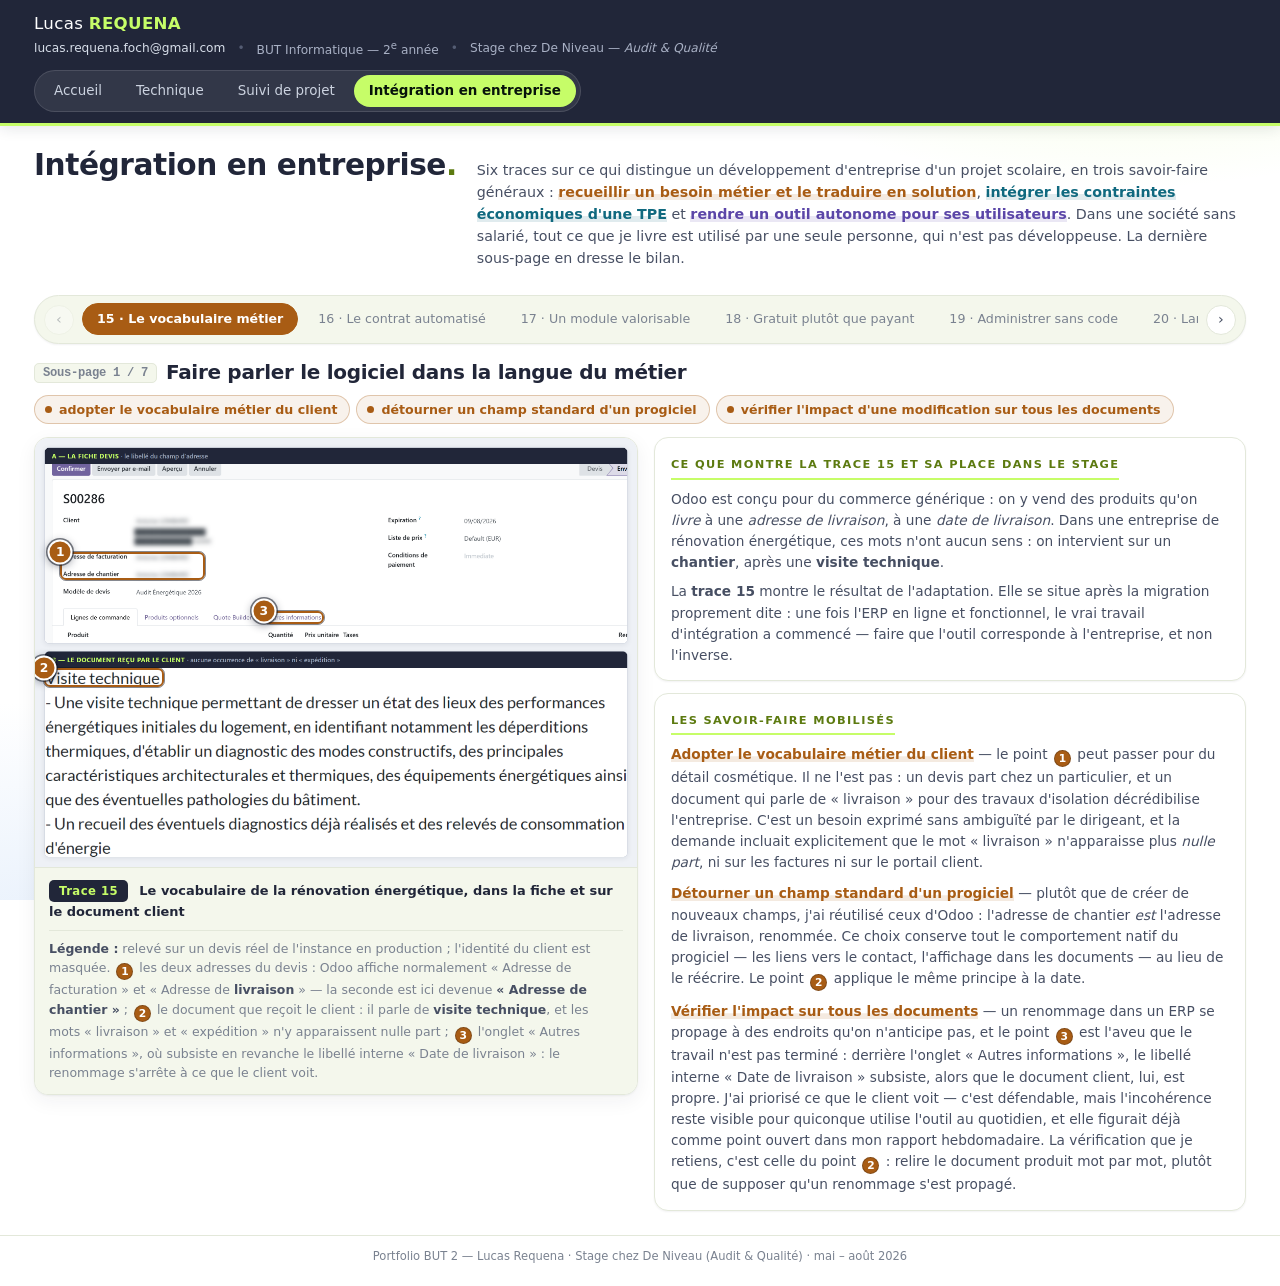
==== commit ec558136: "Legende en couleur : points remarquables colores par savoir-faire Les pastilles et reperes de legend" ====
--- a/integration.html
+++ b/integration.html
@@ -64,7 +64,7 @@
     <!-- ================================================================= -->
     <!-- SOUS-PAGE 15                                                       -->
     <!-- ================================================================= -->
-    <article class="subpage" id="sp-15" role="tabpanel" aria-labelledby="tab-15">
+    <article class="subpage pc-metier" id="sp-15" role="tabpanel" aria-labelledby="tab-15">
       <div class="sp-head">
         <h2><span class="num">Sous-page 1 / 7</span>Faire parler le logiciel dans la langue du métier</h2>
         <ul class="sf-list">
@@ -154,7 +154,7 @@
     <!-- ================================================================= -->
     <!-- SOUS-PAGE 16                                                       -->
     <!-- ================================================================= -->
-    <article class="subpage" id="sp-16" role="tabpanel" aria-labelledby="tab-16" hidden>
+    <article class="subpage pc-metier" id="sp-16" role="tabpanel" aria-labelledby="tab-16" hidden>
       <div class="sp-head">
         <h2><span class="num">Sous-page 2 / 7</span>Automatiser un document contractuel existant</h2>
         <ul class="sf-list">
@@ -243,7 +243,7 @@
     <!-- ================================================================= -->
     <!-- SOUS-PAGE 17                                                       -->
     <!-- ================================================================= -->
-    <article class="subpage" id="sp-17" role="tabpanel" aria-labelledby="tab-17" hidden>
+    <article class="subpage pc-eco" id="sp-17" role="tabpanel" aria-labelledby="tab-17" hidden>
       <div class="sp-head">
         <h2><span class="num">Sous-page 3 / 7</span>Combler un manque fonctionnel et en faire un actif</h2>
         <ul class="sf-list">
@@ -337,7 +337,7 @@
     <!-- ================================================================= -->
     <!-- SOUS-PAGE 18                                                       -->
     <!-- ================================================================= -->
-    <article class="subpage" id="sp-18" role="tabpanel" aria-labelledby="tab-18" hidden>
+    <article class="subpage pc-eco" id="sp-18" role="tabpanel" aria-labelledby="tab-18" hidden>
       <div class="sp-head">
         <h2><span class="num">Sous-page 4 / 7</span>Arbitrer entre coût, effort et qualité du résultat</h2>
         <ul class="sf-list">
@@ -444,7 +444,7 @@
     <!-- ================================================================= -->
     <!-- SOUS-PAGE 19                                                       -->
     <!-- ================================================================= -->
-    <article class="subpage" id="sp-19" role="tabpanel" aria-labelledby="tab-19" hidden>
+    <article class="subpage pc-user" id="sp-19" role="tabpanel" aria-labelledby="tab-19" hidden>
       <div class="sp-head">
         <h2><span class="num">Sous-page 5 / 7</span>Rendre le contenu modifiable sans développeur</h2>
         <ul class="sf-list">
@@ -537,7 +537,7 @@
     <!-- ================================================================= -->
     <!-- SOUS-PAGE 20                                                       -->
     <!-- ================================================================= -->
-    <article class="subpage" id="sp-20" role="tabpanel" aria-labelledby="tab-20" hidden>
+    <article class="subpage pc-user" id="sp-20" role="tabpanel" aria-labelledby="tab-20" hidden>
       <div class="sp-head">
         <h2><span class="num">Sous-page 6 / 7</span>Supprimer tout prérequis technique à l'usage</h2>
         <ul class="sf-list">
--- a/assets/css/style.css
+++ b/assets/css/style.css
@@ -499,6 +499,20 @@
 /* ---- Sous-page --------------------------------------------------------- */
 .subpage { display: none; }
 .subpage.is-active { display: block; animation: fade .22s ease both; }
+
+/* Couleur d'accent de la sous-page = couleur du savoir-faire traité.
+   Elle colore les points remarquables et les repères de la légende, pour que
+   la trace, ses annotations et son texte parlent tous la même couleur. */
+.pc-dev    { --pc: var(--sf-dev); }
+.pc-sys    { --pc: var(--sf-sys); }
+.pc-data   { --pc: var(--sf-data); }
+.pc-sec    { --pc: var(--sf-sec); }
+.pc-cadre  { --pc: var(--sf-cadre); }
+.pc-qual   { --pc: var(--sf-qual); }
+.pc-git    { --pc: var(--sf-git); }
+.pc-metier { --pc: var(--sf-metier); }
+.pc-eco    { --pc: var(--sf-eco); }
+.pc-user   { --pc: var(--sf-user); }
 @keyframes fade { from { opacity: 0; transform: translateY(5px); } to { opacity: 1; transform: none; } }
 
 .sp-head { margin-bottom: 13px; }
@@ -559,12 +573,12 @@
   display: grid;
   place-items: center;
   border-radius: 50%;
-  background: var(--lime);
-  color: var(--lime-ink);
+  background: var(--pc, var(--lime));
+  color: #fff;
   font-size: .77rem;
   font-weight: 800;
-  border: 2px solid var(--navy);
-  box-shadow: 0 2px 8px rgba(27, 32, 48, .35);
+  border: 2px solid #fff;
+  box-shadow: 0 0 0 1.5px rgba(15, 20, 34, .55), 0 2px 8px rgba(27, 32, 48, .45);
   z-index: 3;
 }
 /* Cadre entourant une zone remarquable de la trace */
@@ -574,8 +588,8 @@
   top: var(--y, 10%);
   width: var(--w, 20%);
   height: var(--h, 12%);
-  border: 2.5px solid var(--lime);
-  outline: 1px solid var(--navy);
+  border: 2.5px solid var(--pc, var(--lime));
+  outline: 1.5px solid rgba(15, 20, 34, .5);
   border-radius: 6px;
   z-index: 2;
   pointer-events: none;
@@ -633,11 +647,11 @@
   place-items: center;
   width: 17px; height: 17px;
   border-radius: 50%;
-  background: var(--lime);
-  color: var(--lime-ink);
+  background: var(--pc, var(--lime));
+  color: #fff;
   font-size: .67rem;
   font-weight: 800;
-  border: 1px solid var(--navy);
+  border: 1px solid rgba(15, 20, 34, .25);
   vertical-align: -3px;
   margin: 0 2px;
 }
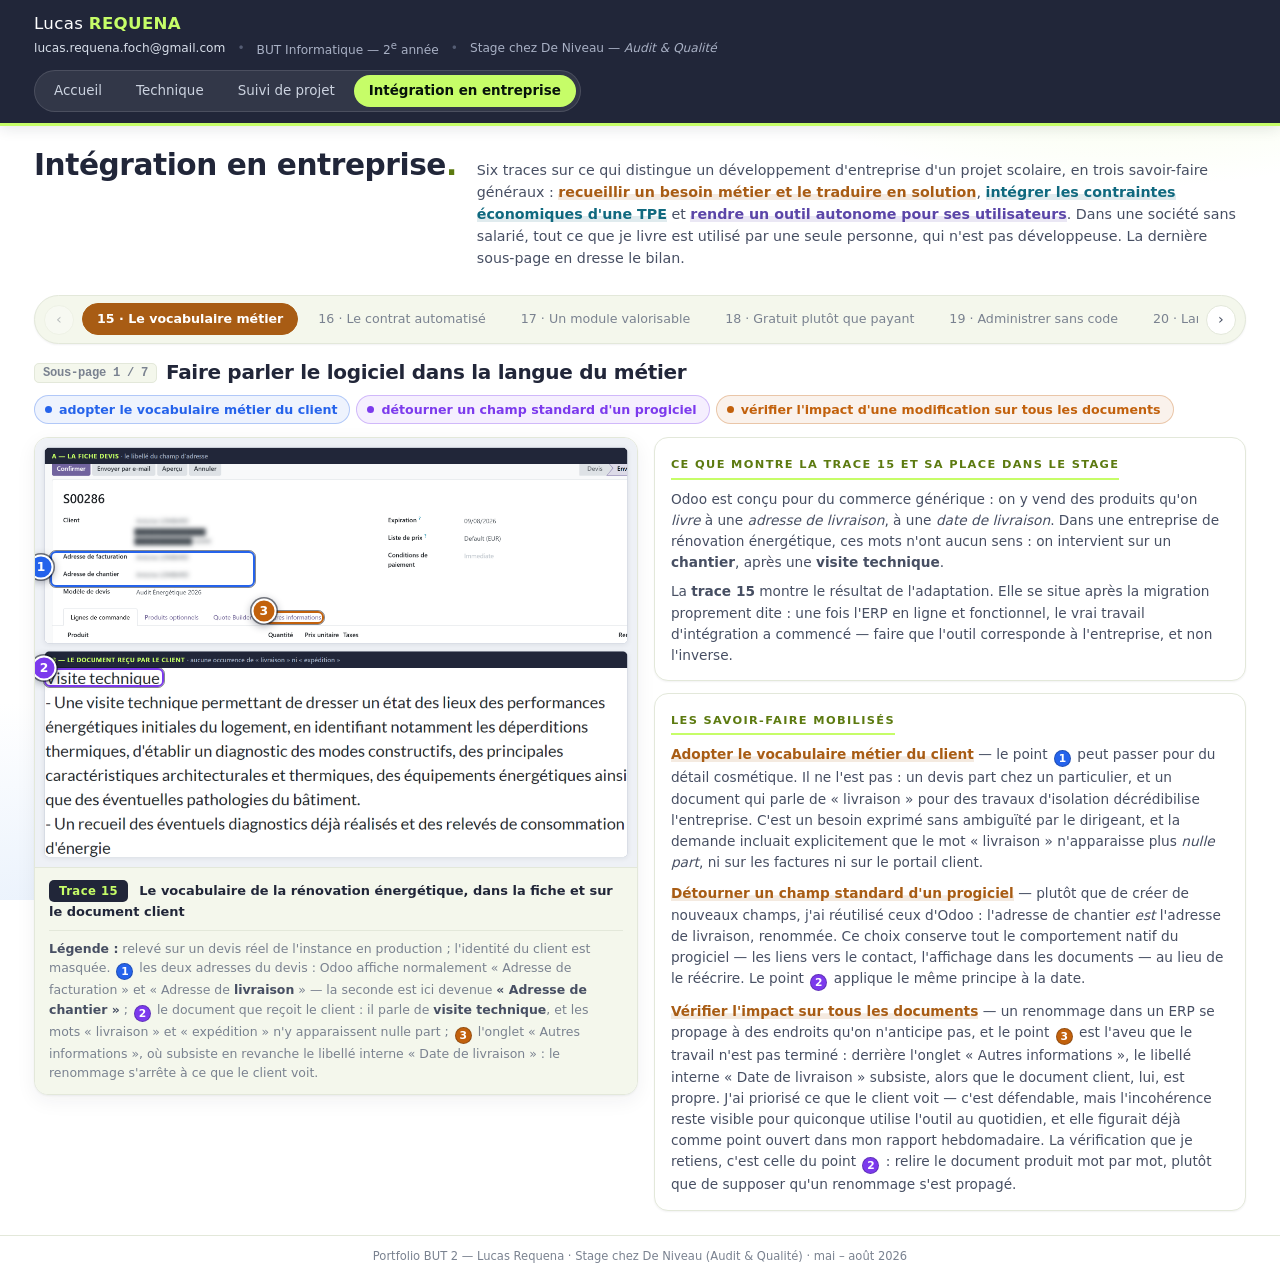
==== commit fee4cf17: "Code couleur par point + correction des cadres mal places Chaque info entouree a sa couleur (1 bleu," ====
--- a/integration.html
+++ b/integration.html
@@ -68,9 +68,9 @@
       <div class="sp-head">
         <h2><span class="num">Sous-page 1 / 7</span>Faire parler le logiciel dans la langue du métier</h2>
         <ul class="sf-list">
-          <li class="sf-metier">adopter le vocabulaire métier du client</li>
-          <li class="sf-metier">détourner un champ standard d'un progiciel</li>
-          <li class="sf-metier">vérifier l'impact d'une modification sur tous les documents</li>
+          <li class="sf-metier n1">adopter le vocabulaire métier du client</li>
+          <li class="sf-metier n2">détourner un champ standard d'un progiciel</li>
+          <li class="sf-metier n3">vérifier l'impact d'une modification sur tous les documents</li>
         </ul>
       </div>
 
@@ -79,12 +79,12 @@
           <div class="trace-media" data-src="assets/img/trace-15.png"
                data-hint="Captures d'un devis de l'Odoo en production : le libellé du champ d'adresse, et le document tel que le client le reçoit.">
             <img src="assets/img/trace-15.png" alt="Deux vues d'un devis en production : la fiche affiche « Adresse de chantier », et le document imprimé parle de « Visite technique » sans jamais employer le mot livraison.">
-            <span class="pt-box" style="--x:4.2%;--y:26.5%;--w:24%;--h:6.5%"></span>
-            <span class="pt" style="--x:4.2%;--y:26.5%">1</span>
-            <span class="pt-box" style="--x:1.5%;--y:53.5%;--w:20%;--h:4.5%"></span>
-            <span class="pt" style="--x:1.5%;--y:53.5%">2</span>
-            <span class="pt-box" style="--x:38%;--y:40.2%;--w:10%;--h:3%"></span>
-            <span class="pt" style="--x:38%;--y:40.2%">3</span>
+            <span class="pt-box n1" style="--x:2.5%;--y:26.3%;--w:34%;--h:8.4%"></span>
+            <span class="pt n1" style="--x:1%;--y:30%">1</span>
+            <span class="pt-box n2" style="--x:1.5%;--y:53.5%;--w:20%;--h:4.5%"></span>
+            <span class="pt n2" style="--x:1.5%;--y:53.5%">2</span>
+            <span class="pt-box n3" style="--x:38%;--y:40.2%;--w:10%;--h:3%"></span>
+            <span class="pt n3" style="--x:38%;--y:40.2%">3</span>
           </div>
           <figcaption>
             <span class="trace-num">Trace 15</span>
@@ -92,12 +92,12 @@
             <span class="legende">
               <b>Légende :</b> relevé sur un devis réel de l'instance en production ; l'identité du client est
               masquée.
-              <span class="rp">1</span> les deux adresses du devis : Odoo affiche normalement « Adresse de
+              <span class="rp n1">1</span> les deux adresses du devis : Odoo affiche normalement « Adresse de
               facturation » et « Adresse de <b>livraison</b> » — la seconde est ici devenue
               <b>« Adresse de chantier »</b> ;
-              <span class="rp">2</span> le document que reçoit le client : il parle de <b>visite technique</b>,
+              <span class="rp n2">2</span> le document que reçoit le client : il parle de <b>visite technique</b>,
               et les mots « livraison » et « expédition » n'y apparaissent nulle part ;
-              <span class="rp">3</span> l'onglet « Autres informations », où subsiste en revanche le libellé
+              <span class="rp n3">3</span> l'onglet « Autres informations », où subsiste en revanche le libellé
               interne « Date de livraison » : le renommage s'arrête à ce que le client voit.
             </span>
           </figcaption>
@@ -123,7 +123,7 @@
             <h3>Les savoir-faire mobilisés</h3>
             <p class="sfp">
               <span class="sf sf-metier">Adopter le vocabulaire métier du client</span> — le point
-              <span class="rp">1</span> peut passer pour du détail cosmétique. Il ne l'est pas : un devis part
+              <span class="rp n1">1</span> peut passer pour du détail cosmétique. Il ne l'est pas : un devis part
               chez un particulier, et un document qui parle de « livraison » pour des travaux d'isolation
               décrédibilise l'entreprise. C'est un besoin exprimé sans ambiguïté par le dirigeant, et la demande
               incluait explicitement que le mot « livraison » n'apparaisse plus <em>nulle part</em>, ni sur les
@@ -134,16 +134,16 @@
               de nouveaux champs, j'ai réutilisé ceux d'Odoo : l'adresse de chantier <em>est</em> l'adresse de
               livraison, renommée. Ce choix conserve tout le comportement natif du progiciel — les liens vers le
               contact, l'affichage dans les documents — au lieu de le réécrire. Le point
-              <span class="rp">2</span> applique le même principe à la date.
+              <span class="rp n2">2</span> applique le même principe à la date.
             </p>
             <p class="sfp">
               <span class="sf sf-metier">Vérifier l'impact sur tous les documents</span> — un renommage dans un
-              ERP se propage à des endroits qu'on n'anticipe pas, et le point <span class="rp">3</span> est
+              ERP se propage à des endroits qu'on n'anticipe pas, et le point <span class="rp n3">3</span> est
               l'aveu que le travail n'est pas terminé : derrière l'onglet « Autres informations », le libellé
               interne « Date de livraison » subsiste, alors que le document client, lui, est propre. J'ai
               priorisé ce que le client voit — c'est défendable, mais l'incohérence reste visible pour
               quiconque utilise l'outil au quotidien, et elle figurait déjà comme point ouvert dans mon rapport
-              hebdomadaire. La vérification que je retiens, c'est celle du point <span class="rp">2</span> :
+              hebdomadaire. La vérification que je retiens, c'est celle du point <span class="rp n2">2</span> :
               relire le document produit mot par mot, plutôt que de supposer qu'un renommage s'est propagé.
             </p>
           </div>
@@ -158,9 +158,9 @@
       <div class="sp-head">
         <h2><span class="num">Sous-page 2 / 7</span>Automatiser un document contractuel existant</h2>
         <ul class="sf-list">
-          <li class="sf-metier">reproduire fidèlement un document de l'entreprise</li>
-          <li class="sf-metier">automatiser un remplissage par variables</li>
-          <li class="sf-metier">valider un livrable par itérations avec le client</li>
+          <li class="sf-metier n1">reproduire fidèlement un document de l'entreprise</li>
+          <li class="sf-metier n2">automatiser un remplissage par variables</li>
+          <li class="sf-metier n3">valider un livrable par itérations avec le client</li>
         </ul>
       </div>
 
@@ -169,12 +169,12 @@
           <div class="trace-media" data-src="assets/img/trace-16.png"
                data-hint="Capture du contrat « accompagnement MAR » généré depuis un devis de production.">
             <img src="assets/img/trace-16.png" alt="Contrat de mission Mon Accompagnateur Rénov' en onze articles, généré automatiquement depuis le devis S00286 : identité du client pré-remplie, article 5 reprenant les montants du devis, blocs de signature.">
-            <span class="pt-box" style="--x:8.2%;--y:12.2%;--w:13%;--h:6%"></span>
-            <span class="pt" style="--x:8.2%;--y:12.2%">1</span>
-            <span class="pt-box" style="--x:8.2%;--y:51.3%;--w:81%;--h:6.8%"></span>
-            <span class="pt" style="--x:8.2%;--y:51.3%">2</span>
-            <span class="pt-box" style="--x:8.2%;--y:89.3%;--w:81%;--h:4.5%"></span>
-            <span class="pt" style="--x:8.2%;--y:89.3%">3</span>
+            <span class="pt-box n1" style="--x:8.2%;--y:12.2%;--w:13%;--h:6%"></span>
+            <span class="pt n1" style="--x:8.2%;--y:12.2%">1</span>
+            <span class="pt-box n2" style="--x:8.2%;--y:51.3%;--w:81%;--h:6.8%"></span>
+            <span class="pt n2" style="--x:8.2%;--y:51.3%">2</span>
+            <span class="pt-box n3" style="--x:8.2%;--y:89.3%;--w:81%;--h:4.5%"></span>
+            <span class="pt n3" style="--x:8.2%;--y:89.3%">3</span>
           </div>
           <figcaption>
             <span class="trace-num">Trace 16</span>
@@ -183,11 +183,11 @@
               <b>Légende :</b> document produit par le module maison <code>aq_mar_contract</code> à partir d'un
               devis réel — onze articles, de l'identification des parties aux pièces jointes. L'identité du
               client et le numéro de police d'assurance sont masqués.
-              <span class="rp">1</span> l'article 1.1, dont l'identité, l'adresse et le courriel du client sont
+              <span class="rp n1">1</span> l'article 1.1, dont l'identité, l'adresse et le courriel du client sont
               repris du devis sans aucune saisie ;
-              <span class="rp">2</span> l'article 5, où <b>828,00 € d'accompagnement + 522,00 € d'audit</b>
+              <span class="rp n2">2</span> l'article 5, où <b>828,00 € d'accompagnement + 522,00 € d'audit</b>
               reconstituent exactement le total du devis, 1 350 € ;
-              <span class="rp">3</span> les blocs de signature des deux parties, ajoutés après relecture, avec
+              <span class="rp n3">3</span> les blocs de signature des deux parties, ajoutés après relecture, avec
               les mentions d'assurance de l'article 6.
             </span>
           </figcaption>
@@ -220,8 +220,8 @@
             </p>
             <p class="sfp">
               <span class="sf sf-metier">Automatiser un remplissage par variables</span> — au point
-              <span class="rp">1</span>, l'identité, l'adresse et le courriel du client sont repris du devis
-              sans aucune ressaisie. Le point <span class="rp">2</span> est le plus sensible : le montant devait
+              <span class="rp n1">1</span>, l'identité, l'adresse et le courriel du client sont repris du devis
+              sans aucune ressaisie. Le point <span class="rp n2">2</span> est le plus sensible : le montant devait
               suivre le devis d'accompagnement, jamais une valeur figée dans le modèle. La vérification est
               immédiate sur la capture — 828 € + 522 € = 1 350 €, le total exact du devis S00286 — et c'est
               précisément le genre d'erreur qu'une recopie manuelle finit toujours par produire. Le montant
@@ -229,7 +229,7 @@
             </p>
             <p class="sfp">
               <span class="sf sf-metier">Valider par itérations avec le client</span> — le point
-              <span class="rp">3</span> résume tout ce qui n'apparaissait pas dans la demande initiale et qui
+              <span class="rp n3">3</span> résume tout ce qui n'apparaissait pas dans la demande initiale et qui
               est remonté à la relecture : des données d'assurance manquantes, l'absence de cachet et de
               signature, un article 5 à corriger. Aucun de ces éléments n'était devinable ; ils ne sont apparus
               qu'en montrant une version imparfaite. J'ai ensuite poursuivi vers l'étape suivante — envoyer le
@@ -247,9 +247,9 @@
       <div class="sp-head">
         <h2><span class="num">Sous-page 3 / 7</span>Combler un manque fonctionnel et en faire un actif</h2>
         <ul class="sf-list">
-          <li class="sf-eco">développer plutôt que payer un abonnement</li>
-          <li class="sf-eco">évaluer la valeur commerciale d'une production interne</li>
-          <li class="sf-eco">choisir une licence cohérente avec une stratégie</li>
+          <li class="sf-eco n1">développer plutôt que payer un abonnement</li>
+          <li class="sf-eco n2">évaluer la valeur commerciale d'une production interne</li>
+          <li class="sf-eco n3">choisir une licence cohérente avec une stratégie</li>
         </ul>
       </div>
 
@@ -258,12 +258,12 @@
           <div class="trace-media" data-src="assets/img/trace-17.png"
                data-hint="Le texte enregistré dans un devis, avec ses balises de pourcentage, et le même devis imprimé avec les montants calculés.">
             <img src="assets/img/trace-17.png" alt="Le devis stocke le texte « [40%] TTC » et « [60%] TTC » ; le document imprimé affiche 540,00 € et 810,00 €, soit 40 % et 60 % du total de 1 350 €.">
-            <span class="pt-box" style="--x:3%;--y:13.5%;--w:6.5%;--h:7.5%"></span>
-            <span class="pt" style="--x:3%;--y:13.5%">1</span>
-            <span class="pt-box" style="--x:27.5%;--y:4.5%;--w:25%;--h:3.5%"></span>
-            <span class="pt" style="--x:27.5%;--y:4.5%">2</span>
-            <span class="pt-box" style="--x:1.7%;--y:52%;--w:14%;--h:16%"></span>
-            <span class="pt" style="--x:1.7%;--y:52%">3</span>
+            <span class="pt-box n1" style="--x:3%;--y:13.5%;--w:6.5%;--h:7.5%"></span>
+            <span class="pt n1" style="--x:3%;--y:13.5%">1</span>
+            <span class="pt-box n2" style="--x:27.5%;--y:4.5%;--w:25%;--h:3.5%"></span>
+            <span class="pt n2" style="--x:27.5%;--y:4.5%">2</span>
+            <span class="pt-box n3" style="--x:1.7%;--y:52%;--w:14%;--h:16%"></span>
+            <span class="pt n3" style="--x:1.7%;--y:52%">3</span>
           </div>
           <figcaption>
             <span class="trace-num">Trace 17</span>
@@ -272,10 +272,10 @@
               <b>Légende :</b> en haut le texte tel qu'il est <b>enregistré en base</b> pour le devis S00286,
               en bas le <b>même devis imprimé</b> tel que le client le reçoit. Les coordonnées bancaires sont
               masquées.
-              <span class="rp">1</span> les balises <code>[40%]</code> et <code>[60%]</code> saisies dans le
+              <span class="rp n1">1</span> les balises <code>[40%]</code> et <code>[60%]</code> saisies dans le
               texte, qui ne sont jamais modifiées ;
-              <span class="rp">2</span> le total du devis, 1 350 € TTC ;
-              <span class="rp">3</span> les montants calculés à l'impression : <b>540,00 €</b> et
+              <span class="rp n2">2</span> le total du devis, 1 350 € TTC ;
+              <span class="rp n3">3</span> les montants calculés à l'impression : <b>540,00 €</b> et
               <b>810,00 €</b> — soit exactement 40 % et 60 % de ce total.
             </span>
           </figcaption>
@@ -303,7 +303,7 @@
             <p class="sfp">
               <span class="sf sf-eco">Développer plutôt que payer un abonnement</span> — l'arbitrage est simple
               à poser : quelques jours de développement une fois, contre un abonnement mensuel indéfiniment. Le
-              point <span class="rp">1</span> montre que j'ai en plus généralisé le besoin — n'importe quel
+              point <span class="rp n1">1</span> montre que j'ai en plus généralisé le besoin — n'importe quel
               pourcentage fonctionne, pas seulement 40/60. Ce n'est pas gratuit en effort, mais c'est ce qui
               évite de revenir sur le module au premier changement commercial : d'autres devis de la base
               utilisent aujourd'hui un découpage en <code>[45%]</code>, <code>[35%]</code> et <code>[20%]</code>
@@ -311,10 +311,10 @@
             </p>
             <p class="sfp">
               <span class="sf sf-eco">Évaluer la valeur commerciale d'une production interne</span> — les points
-              <span class="rp">2</span> et <span class="rp">3</span> traduisent la contrainte de conception la
+              <span class="rp n2">2</span> et <span class="rp n3">3</span> traduisent la contrainte de conception la
               plus structurante : ne jamais modifier le texte stocké, seulement son rendu. Le devis garde
               <code>[40%]</code> en base et affiche 540,00 € à l'impression, soit exactement 40 % des 1 350 €
-              du point <span class="rp">2</span>. Cette réversibilité rend le module réutilisable chez
+              du point <span class="rp n2">2</span>. Cette réversibilité rend le module réutilisable chez
               n'importe quel utilisateur d'Odoo sans effet de bord sur ses données — c'est ce qui en fait un
               produit potentiel et pas seulement un correctif interne, pour une entreprise qui est aussi
               éditeur de logiciels.
@@ -341,9 +341,9 @@
       <div class="sp-head">
         <h2><span class="num">Sous-page 4 / 7</span>Arbitrer entre coût, effort et qualité du résultat</h2>
         <ul class="sf-list">
-          <li class="sf-eco">exploiter une source de données publique gratuite</li>
-          <li class="sf-eco">accepter une solution dégradée mais suffisante</li>
-          <li class="sf-eco">renoncer à une fonctionnalité au bon moment</li>
+          <li class="sf-eco n1">exploiter une source de données publique gratuite</li>
+          <li class="sf-eco n2">accepter une solution dégradée mais suffisante</li>
+          <li class="sf-eco n3">renoncer à une fonctionnalité au bon moment</li>
         </ul>
       </div>
 
@@ -365,19 +365,19 @@
                   <td><b>Extraction depuis des sites web</b></td>
                   <td>Gratuit</td>
                   <td class="no">Fragile, casse à chaque changement de site</td>
-                  <td class="no">Abandonnée après essai <span class="rp">3</span></td>
+                  <td class="no">Abandonnée après essai <span class="rp n3">3</span></td>
                 </tr>
                 <tr>
                   <td><b>API publiques SIRENE / ADEME</b></td>
                   <td class="ok">Gratuit</td>
-                  <td>Correcte, avec des trous à combler <span class="rp">1</span></td>
+                  <td>Correcte, avec des trous à combler <span class="rp n1">1</span></td>
                   <td class="ok"><b>Retenue</b> pour la recherche d'entreprises</td>
                 </tr>
                 <tr>
                   <td><b>Données locales préparées à la main</b></td>
                   <td class="ok">Gratuit</td>
                   <td>Limitée mais parfaitement prévisible</td>
-                  <td class="ok">Retenue pour les fournisseurs régionaux <span class="rp">2</span></td>
+                  <td class="ok">Retenue pour les fournisseurs régionaux <span class="rp n2">2</span></td>
                 </tr>
               </tbody>
             </table>
@@ -388,10 +388,10 @@
             <span class="legende">
               <b>Légende :</b> arbitrage mené sur MailRGE entre les semaines 5 et 6, à mesure que les limites de
               chaque approche apparaissaient.
-              <span class="rp">1</span> les API publiques, gratuites, complétées par des mécanismes de repli
-              (voir <a href="technique.html#sp-6">trace 6</a>) ; <span class="rp">2</span> le repli sur des
+              <span class="rp n1">1</span> les API publiques, gratuites, complétées par des mécanismes de repli
+              (voir <a href="technique.html#sp-6">trace 6</a>) ; <span class="rp n2">2</span> le repli sur des
               données locales préparées pour les fournisseurs régionaux ;
-              <span class="rp">3</span> l'extraction automatique depuis des sites web, essayée puis abandonnée.
+              <span class="rp n3">3</span> l'extraction automatique depuis des sites web, essayée puis abandonnée.
             </span>
           </figcaption>
         </figure>
@@ -415,14 +415,14 @@
             <h3>Les savoir-faire mobilisés</h3>
             <p class="sfp">
               <span class="sf sf-eco">Exploiter une source de données publique gratuite</span> — le point
-              <span class="rp">1</span> a été la bonne réponse pour l'essentiel du besoin : les qualifications
+              <span class="rp n1">1</span> a été la bonne réponse pour l'essentiel du besoin : les qualifications
               RGE et les établissements sont des données ouvertes. Le prix à payer est technique, pas financier
               — c'est tout le travail de normalisation et de repli décrit en
               <a href="technique.html#sp-6">trace 6</a>.
             </p>
             <p class="sfp">
               <span class="sf sf-eco">Accepter une solution dégradée mais suffisante</span> — le point
-              <span class="rp">2</span> a été le plus difficile à admettre. Après avoir tenté de trouver
+              <span class="rp n2">2</span> a été le plus difficile à admettre. Après avoir tenté de trouver
               automatiquement les distributeurs régionaux — avec la subtilité des enseignes sous licence, où
               c'est l'établissement local qu'il faut viser et non la maison mère — j'ai remplacé cette recherche
               par des données locales préparées, interrogeables par département, secteur, nom ou adresse. Moins
@@ -430,7 +430,7 @@
             </p>
             <p class="sfp">
               <span class="sf sf-eco">Renoncer à une fonctionnalité au bon moment</span> — le point
-              <span class="rp">3</span> va plus loin : la section « fournisseurs régionaux » a finalement été
+              <span class="rp n3">3</span> va plus loin : la section « fournisseurs régionaux » a finalement été
               masquée dans l'interface, le code étant conservé, le temps que le besoin réel soit reclarifié.
               Laisser en ligne une fonction dont on doute est un mauvais service rendu à son utilisateur ; c'est
               le genre d'arbitrage que je n'aurais pas su faire au début du stage, où « supprimer » ressemblait à
@@ -448,9 +448,9 @@
       <div class="sp-head">
         <h2><span class="num">Sous-page 5 / 7</span>Rendre le contenu modifiable sans développeur</h2>
         <ul class="sf-list">
-          <li class="sf-user">concevoir une interface d'administration sans code</li>
-          <li class="sf-user">gérer des comptes pour plusieurs utilisateurs</li>
-          <li class="sf-user">faire évoluer le contenu et sa présentation au fil de l'usage</li>
+          <li class="sf-user n1">concevoir une interface d'administration sans code</li>
+          <li class="sf-user n2">gérer des comptes pour plusieurs utilisateurs</li>
+          <li class="sf-user n3">faire évoluer le contenu et sa présentation au fil de l'usage</li>
         </ul>
       </div>
 
@@ -459,12 +459,12 @@
           <div class="trace-media" data-src="assets/img/trace-19.png"
                data-hint="Montage de deux captures du quiz en production : le catalogue des questionnaires et une question côté candidat.">
             <img src="assets/img/trace-19.png" alt="Deux vues du quiz en production : le catalogue des quatre questionnaires publiés, et une question à choix multiple avec minuteur.">
-            <span class="pt-box" style="--x:19%;--y:16.5%;--w:62%;--h:20.2%"></span>
-            <span class="pt" style="--x:19%;--y:16.5%">1</span>
-            <span class="pt-box" style="--x:19%;--y:37.3%;--w:62%;--h:8.7%"></span>
-            <span class="pt" style="--x:19%;--y:37.3%">2</span>
-            <span class="pt-box" style="--x:26%;--y:68.5%;--w:48%;--h:21.5%"></span>
-            <span class="pt" style="--x:26%;--y:68.5%">3</span>
+            <span class="pt-box n1" style="--x:19%;--y:16.5%;--w:62%;--h:20.2%"></span>
+            <span class="pt n1" style="--x:19%;--y:16.5%">1</span>
+            <span class="pt-box n2" style="--x:19%;--y:37.3%;--w:62%;--h:8.7%"></span>
+            <span class="pt n2" style="--x:19%;--y:37.3%">2</span>
+            <span class="pt-box n3" style="--x:26%;--y:68.5%;--w:48%;--h:21.5%"></span>
+            <span class="pt n3" style="--x:26%;--y:68.5%">3</span>
           </div>
           <figcaption>
             <span class="trace-num">Trace 19</span>
@@ -472,12 +472,12 @@
             <span class="legende">
               <b>Légende :</b> montage de deux captures prises sur <code>quiz.auditetqualite.fr</code> —
               en haut le catalogue public, en bas une question côté candidat.
-              <span class="rp">1</span> les questionnaires publiés, de <b>2 à 11 questions</b> : ils ont été
+              <span class="rp n1">1</span> les questionnaires publiés, de <b>2 à 11 questions</b> : ils ont été
               créés et modifiés depuis l'administration, sans aucune intervention sur le code ;
-              <span class="rp">2</span> l'un d'eux porte un intitulé et une accroche qui lui sont propres
+              <span class="rp n2">2</span> l'un d'eux porte un intitulé et une accroche qui lui sont propres
               (« Testez vos compétences en ITE — 7 questions pour évaluer votre niveau avant la formation »),
               saisis eux aussi depuis l'interface ;
-              <span class="rp">3</span> une question telle que la voit le candidat : cases à choix multiple
+              <span class="rp n3">3</span> une question telle que la voit le candidat : cases à choix multiple
               même pour une question à réponse unique, option « Je ne sais pas », minuteur et progression.
             </span>
           </figcaption>
@@ -505,10 +505,10 @@
             <h3>Les savoir-faire mobilisés</h3>
             <p class="sfp">
               <span class="sf sf-user">Concevoir une interface d'administration sans code</span> — le point
-              <span class="rp">1</span> en est la démonstration par les faits : quatre questionnaires coexistent,
+              <span class="rp n1">1</span> en est la démonstration par les faits : quatre questionnaires coexistent,
               de 2 à 11 questions, sur des sujets distincts (ITE, combles). Une telle variété ne se produit que
               si créer un questionnaire coûte quelques minutes à une personne non développeuse. Le point
-              <span class="rp">2</span> va plus loin : même l'intitulé et l'accroche d'un questionnaire se
+              <span class="rp n2">2</span> va plus loin : même l'intitulé et l'accroche d'un questionnaire se
               saisissent depuis l'interface. Tout cela repose sur la décision technique prise en amont — sortir
               les questionnaires du code source (<a href="technique.html#sp-1">trace 1</a>).
             </p>
@@ -521,7 +521,7 @@
             </p>
             <p class="sfp">
               <span class="sf sf-user">Faire évoluer le contenu et sa présentation au fil de l'usage</span> — le
-              point <span class="rp">3</span> porte la trace de plusieurs décisions successives : toutes les
+              point <span class="rp n3">3</span> porte la trace de plusieurs décisions successives : toutes les
               questions sont passées en cases à cocher, <em>y compris celles qui n'appellent qu'une seule bonne
               réponse</em>, pour ne pas souffler la réponse par la forme du champ ; une option « Je ne sais
               pas » évite de confondre l'ignorance et l'erreur ; un minuteur et un indicateur de progression ont
@@ -541,9 +541,9 @@
       <div class="sp-head">
         <h2><span class="num">Sous-page 6 / 7</span>Supprimer tout prérequis technique à l'usage</h2>
         <ul class="sf-list">
-          <li class="sf-user">automatiser l'installation des dépendances</li>
-          <li class="sf-user">masquer la complexité technique</li>
-          <li class="sf-user">choisir le bon support de diffusion pour l'utilisateur</li>
+          <li class="sf-user n1">automatiser l'installation des dépendances</li>
+          <li class="sf-user n2">masquer la complexité technique</li>
+          <li class="sf-user n3">choisir le bon support de diffusion pour l'utilisateur</li>
         </ul>
       </div>
 
@@ -560,20 +560,20 @@
                   <td class="no">Installer l'environnement d'exécution, ouvrir un terminal, installer les
                       dépendances, lancer le serveur puis l'interface</td>
                   <td class="ok">Double-cliquer sur le lanceur : il installe ce qui manque et démarre tout
-                      <span class="rp">1</span></td>
+                      <span class="rp n1">1</span></td>
                 </tr>
                 <tr>
                   <td><b>FileManager</b></td>
                   <td class="no">Démarrer le serveur dans une fenêtre, puis le client dans une autre, et penser
                       à tout arrêter</td>
                   <td class="ok">Un seul raccourci : serveur lancé masqué, client ouvert, arrêt automatique à
-                      la fermeture <span class="rp">2</span></td>
+                      la fermeture <span class="rp n2">2</span></td>
                 </tr>
                 <tr>
                   <td><b>FileManager (accès nomade)</b></td>
                   <td class="no">Installer le client de bureau sur chaque poste Windows</td>
                   <td class="ok">Interface web accessible depuis un navigateur, hébergée sur le VPS
-                      <span class="rp">3</span></td>
+                      <span class="rp n3">3</span></td>
                 </tr>
               </tbody>
             </table>
@@ -591,9 +591,9 @@
             <span class="legende">
               <b>Légende :</b> comparaison, pour chaque outil, entre les manipulations initialement requises et
               celles qui subsistent.
-              <span class="rp">1</span> le lanceur Windows de MailRGE, qui installe automatiquement les
-              dépendances ; <span class="rp">2</span> le lanceur unique de FileManager, sans fenêtre de
-              terminal ; <span class="rp">3</span> l'interface web, qui supprime l'installation elle-même.
+              <span class="rp n1">1</span> le lanceur Windows de MailRGE, qui installe automatiquement les
+              dépendances ; <span class="rp n2">2</span> le lanceur unique de FileManager, sans fenêtre de
+              terminal ; <span class="rp n3">3</span> l'interface web, qui supprime l'installation elle-même.
             </span>
           </figcaption>
         </figure>
@@ -617,13 +617,13 @@
             <h3>Les savoir-faire mobilisés</h3>
             <p class="sfp">
               <span class="sf sf-user">Automatiser l'installation des dépendances</span> — le point
-              <span class="rp">1</span> correspond au lanceur Windows écrit pour MailRGE dès la deuxième
+              <span class="rp n1">1</span> correspond au lanceur Windows écrit pour MailRGE dès la deuxième
               semaine : un script qui installe ce qui manque puis démarre l'application, pour qu'une personne
               non développeuse puisse s'en servir par un simple double-clic.
             </p>
             <p class="sfp">
               <span class="sf sf-user">Masquer la complexité technique</span> — au point
-              <span class="rp">2</span>, FileManager posait un problème plus délicat : c'est une application en
+              <span class="rp n2">2</span>, FileManager posait un problème plus délicat : c'est une application en
               deux morceaux, un serveur et un client. Le lanceur démarre le serveur de façon invisible, ouvre le
               client, et arrête tout à la fermeture. J'ai d'ailleurs dû faire le ménage parmi plusieurs
               variantes de lanceurs pour n'en garder qu'un seul — proposer trois façons de démarrer est une
@@ -631,7 +631,7 @@
             </p>
             <p class="sfp">
               <span class="sf sf-user">Choisir le bon support de diffusion</span> — le point
-              <span class="rp">3</span> est l'aboutissement de ce raisonnement : la meilleure installation reste
+              <span class="rp n3">3</span> est l'aboutissement de ce raisonnement : la meilleure installation reste
               l'absence d'installation. L'ajout d'une interface web à FileManager, déployée sur le VPS aux côtés
               du quiz et d'Odoo, rend l'outil accessible depuis n'importe quel navigateur. Le client de bureau
               reste disponible pour l'usage quotidien, mais il n'est plus la seule porte d'entrée.
--- a/assets/css/style.css
+++ b/assets/css/style.css
@@ -50,6 +50,14 @@
   --sf-metier: #a85c14;   /* Intégration— besoin métier            */
   --sf-eco:    #10697f;   /* Intégration— contraintes économiques  */
   --sf-user:   #5b46a8;   /* Intégration— autonomie utilisateurs   */
+
+  /* Code couleur des points remarquables : une couleur par n° de repère,
+     réutilisée d'une trace à l'autre (①=bleu, ②=violet, ③=ambre, …). */
+  --n1: #2563eb;
+  --n2: #7c3aed;
+  --n3: #c2610c;
+  --n4: #0e8a80;
+  --n5: #be2f6a;
 
   --r:   14px;
   --r-s: 9px;
@@ -513,6 +521,20 @@
 .pc-metier { --pc: var(--sf-metier); }
 .pc-eco    { --pc: var(--sf-eco); }
 .pc-user   { --pc: var(--sf-user); }
+
+/* Couleur par n° de repère : chaque point remarquable ①②③ a sa couleur.
+   Appliquée à la pastille, au cadre, au marqueur de légende et à la puce
+   du savoir-faire élémentaire correspondant — pour que tout se réponde. */
+.n1 { --pc: var(--n1); }
+.n2 { --pc: var(--n2); }
+.n3 { --pc: var(--n3); }
+.n4 { --pc: var(--n4); }
+.n5 { --pc: var(--n5); }
+.sf-list li.n1 { --c: var(--n1); }
+.sf-list li.n2 { --c: var(--n2); }
+.sf-list li.n3 { --c: var(--n3); }
+.sf-list li.n4 { --c: var(--n4); }
+.sf-list li.n5 { --c: var(--n5); }
 @keyframes fade { from { opacity: 0; transform: translateY(5px); } to { opacity: 1; transform: none; } }
 
 .sp-head { margin-bottom: 13px; }
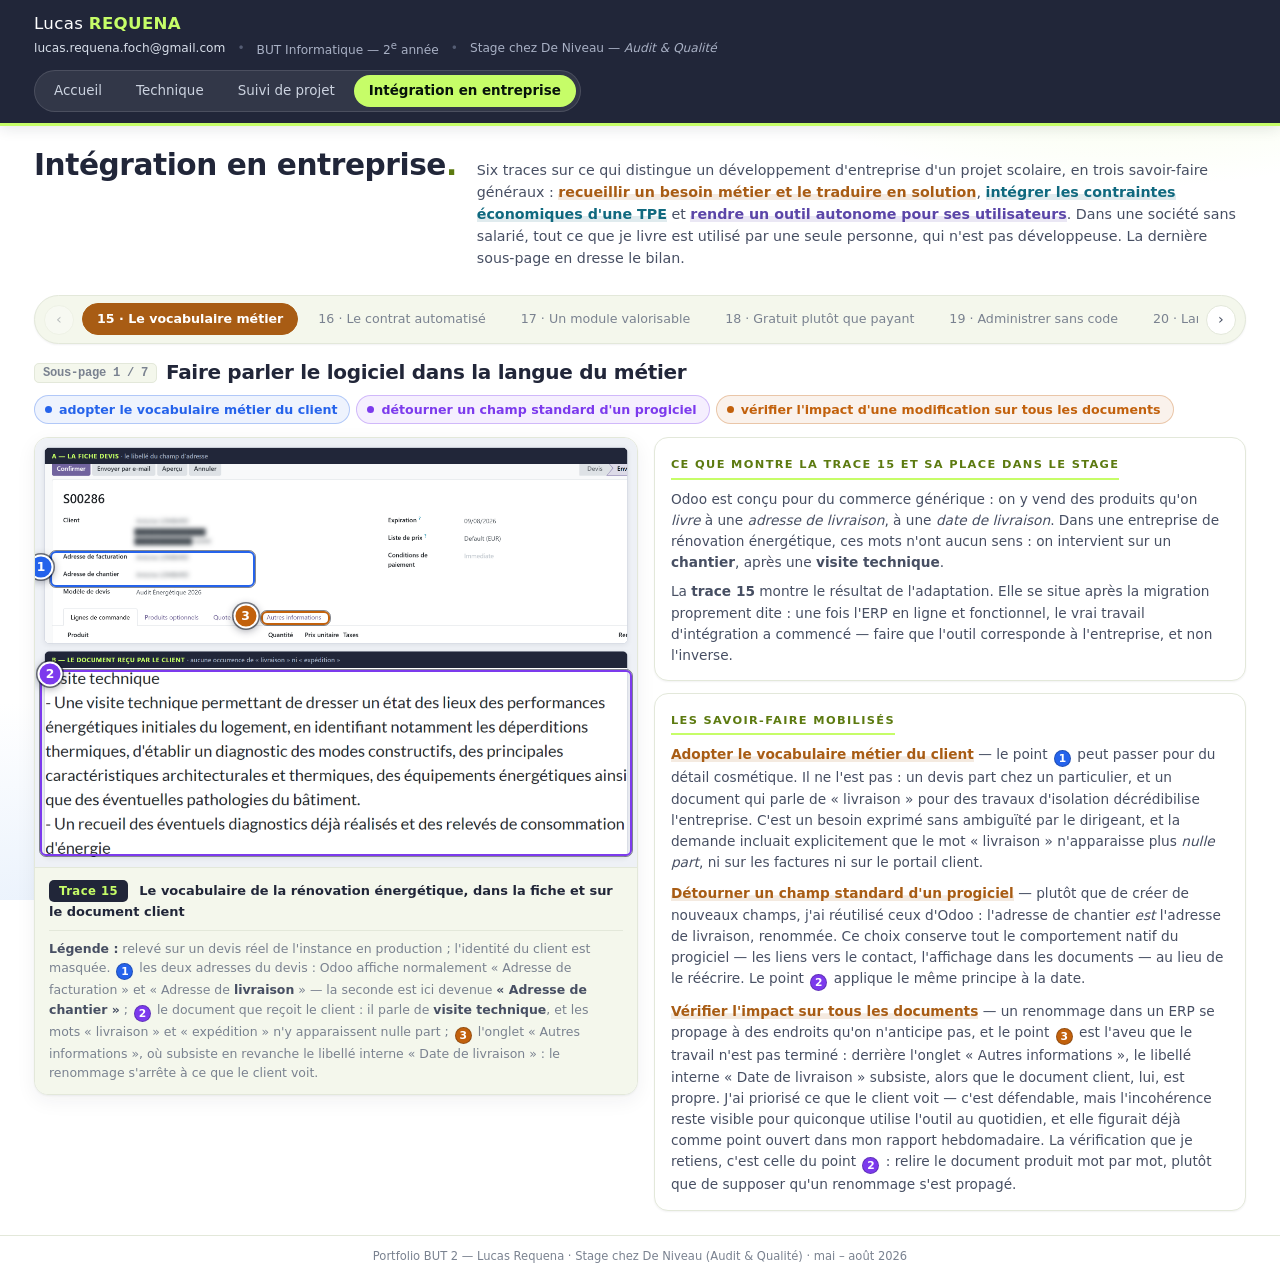
==== commit d0bc5538: "Recalage precis des cadres (mesure a la grille) Apres mesure zoomee : trace 5 reperes 1/2 recentres " ====
--- a/integration.html
+++ b/integration.html
@@ -81,10 +81,10 @@
             <img src="assets/img/trace-15.png" alt="Deux vues d'un devis en production : la fiche affiche « Adresse de chantier », et le document imprimé parle de « Visite technique » sans jamais employer le mot livraison.">
             <span class="pt-box n1" style="--x:2.5%;--y:26.3%;--w:34%;--h:8.4%"></span>
             <span class="pt n1" style="--x:1%;--y:30%">1</span>
-            <span class="pt-box n2" style="--x:1.5%;--y:53.5%;--w:20%;--h:4.5%"></span>
-            <span class="pt n2" style="--x:1.5%;--y:53.5%">2</span>
-            <span class="pt-box n3" style="--x:38%;--y:40.2%;--w:10%;--h:3%"></span>
-            <span class="pt n3" style="--x:38%;--y:40.2%">3</span>
+            <span class="pt-box n2" style="--x:0.8%;--y:54%;--w:98.4%;--h:43.5%"></span>
+            <span class="pt n2" style="--x:2.5%;--y:55%">2</span>
+            <span class="pt-box n3" style="--x:37.5%;--y:40.2%;--w:11.5%;--h:3.4%"></span>
+            <span class="pt n3" style="--x:35%;--y:41.4%">3</span>
           </div>
           <figcaption>
             <span class="trace-num">Trace 15</span>
@@ -169,12 +169,12 @@
           <div class="trace-media" data-src="assets/img/trace-16.png"
                data-hint="Capture du contrat « accompagnement MAR » généré depuis un devis de production.">
             <img src="assets/img/trace-16.png" alt="Contrat de mission Mon Accompagnateur Rénov' en onze articles, généré automatiquement depuis le devis S00286 : identité du client pré-remplie, article 5 reprenant les montants du devis, blocs de signature.">
-            <span class="pt-box n1" style="--x:8.2%;--y:12.2%;--w:13%;--h:6%"></span>
-            <span class="pt n1" style="--x:8.2%;--y:12.2%">1</span>
-            <span class="pt-box n2" style="--x:8.2%;--y:51.3%;--w:81%;--h:6.8%"></span>
-            <span class="pt n2" style="--x:8.2%;--y:51.3%">2</span>
-            <span class="pt-box n3" style="--x:8.2%;--y:89.3%;--w:81%;--h:4.5%"></span>
-            <span class="pt n3" style="--x:8.2%;--y:89.3%">3</span>
+            <span class="pt-box n1" style="--x:6.8%;--y:12.4%;--w:15.5%;--h:6.8%"></span>
+            <span class="pt n1" style="--x:5.3%;--y:12.9%">1</span>
+            <span class="pt-box n2" style="--x:7%;--y:52.5%;--w:85.5%;--h:8%"></span>
+            <span class="pt n2" style="--x:5.3%;--y:53%">2</span>
+            <span class="pt-box n3" style="--x:7%;--y:89.5%;--w:86%;--h:6%"></span>
+            <span class="pt n3" style="--x:5.3%;--y:90%">3</span>
           </div>
           <figcaption>
             <span class="trace-num">Trace 16</span>
@@ -187,8 +187,8 @@
               repris du devis sans aucune saisie ;
               <span class="rp n2">2</span> l'article 5, où <b>828,00 € d'accompagnement + 522,00 € d'audit</b>
               reconstituent exactement le total du devis, 1 350 € ;
-              <span class="rp n3">3</span> les blocs de signature des deux parties, ajoutés après relecture, avec
-              les mentions d'assurance de l'article 6.
+              <span class="rp n3">3</span> les blocs de signature des deux parties (l'entreprise et le client),
+              en bas du contrat, ajoutés après relecture.
             </span>
           </figcaption>
         </figure>
@@ -258,12 +258,12 @@
           <div class="trace-media" data-src="assets/img/trace-17.png"
                data-hint="Le texte enregistré dans un devis, avec ses balises de pourcentage, et le même devis imprimé avec les montants calculés.">
             <img src="assets/img/trace-17.png" alt="Le devis stocke le texte « [40%] TTC » et « [60%] TTC » ; le document imprimé affiche 540,00 € et 810,00 €, soit 40 % et 60 % du total de 1 350 €.">
-            <span class="pt-box n1" style="--x:3%;--y:13.5%;--w:6.5%;--h:7.5%"></span>
-            <span class="pt n1" style="--x:3%;--y:13.5%">1</span>
-            <span class="pt-box n2" style="--x:27.5%;--y:4.5%;--w:25%;--h:3.5%"></span>
-            <span class="pt n2" style="--x:27.5%;--y:4.5%">2</span>
-            <span class="pt-box n3" style="--x:1.7%;--y:52%;--w:14%;--h:16%"></span>
-            <span class="pt n3" style="--x:1.7%;--y:52%">3</span>
+            <span class="pt-box n1" style="--x:4.3%;--y:15.5%;--w:6%;--h:6.5%"></span>
+            <span class="pt n1" style="--x:2.8%;--y:14.5%">1</span>
+            <span class="pt-box n2" style="--x:39.5%;--y:4.5%;--w:13%;--h:3.5%"></span>
+            <span class="pt n2" style="--x:38%;--y:5%">2</span>
+            <span class="pt-box n3" style="--x:1.5%;--y:51%;--w:12%;--h:18%"></span>
+            <span class="pt n3" style="--x:1%;--y:49.5%">3</span>
           </div>
           <figcaption>
             <span class="trace-num">Trace 17</span>
--- a/assets/css/style.css
+++ b/assets/css/style.css
@@ -696,7 +696,7 @@
 }
 .blk b { color: var(--c); }
 .blk .sub { display: block; color: var(--txt-mute); font-size: .76rem; margin-top: 2px; }
-.blk .pt-inline { position: absolute; right: 10px; top: 50%; transform: translateY(-50%); }
+.blk .pt-inline { position: absolute; left: auto; right: 12px; top: 50%; transform: translateY(-50%); }
 
 .tree { font-family: var(--mono); font-size: .78rem; color: var(--txt-soft); margin: 0; white-space: pre; overflow-x: auto; }
 
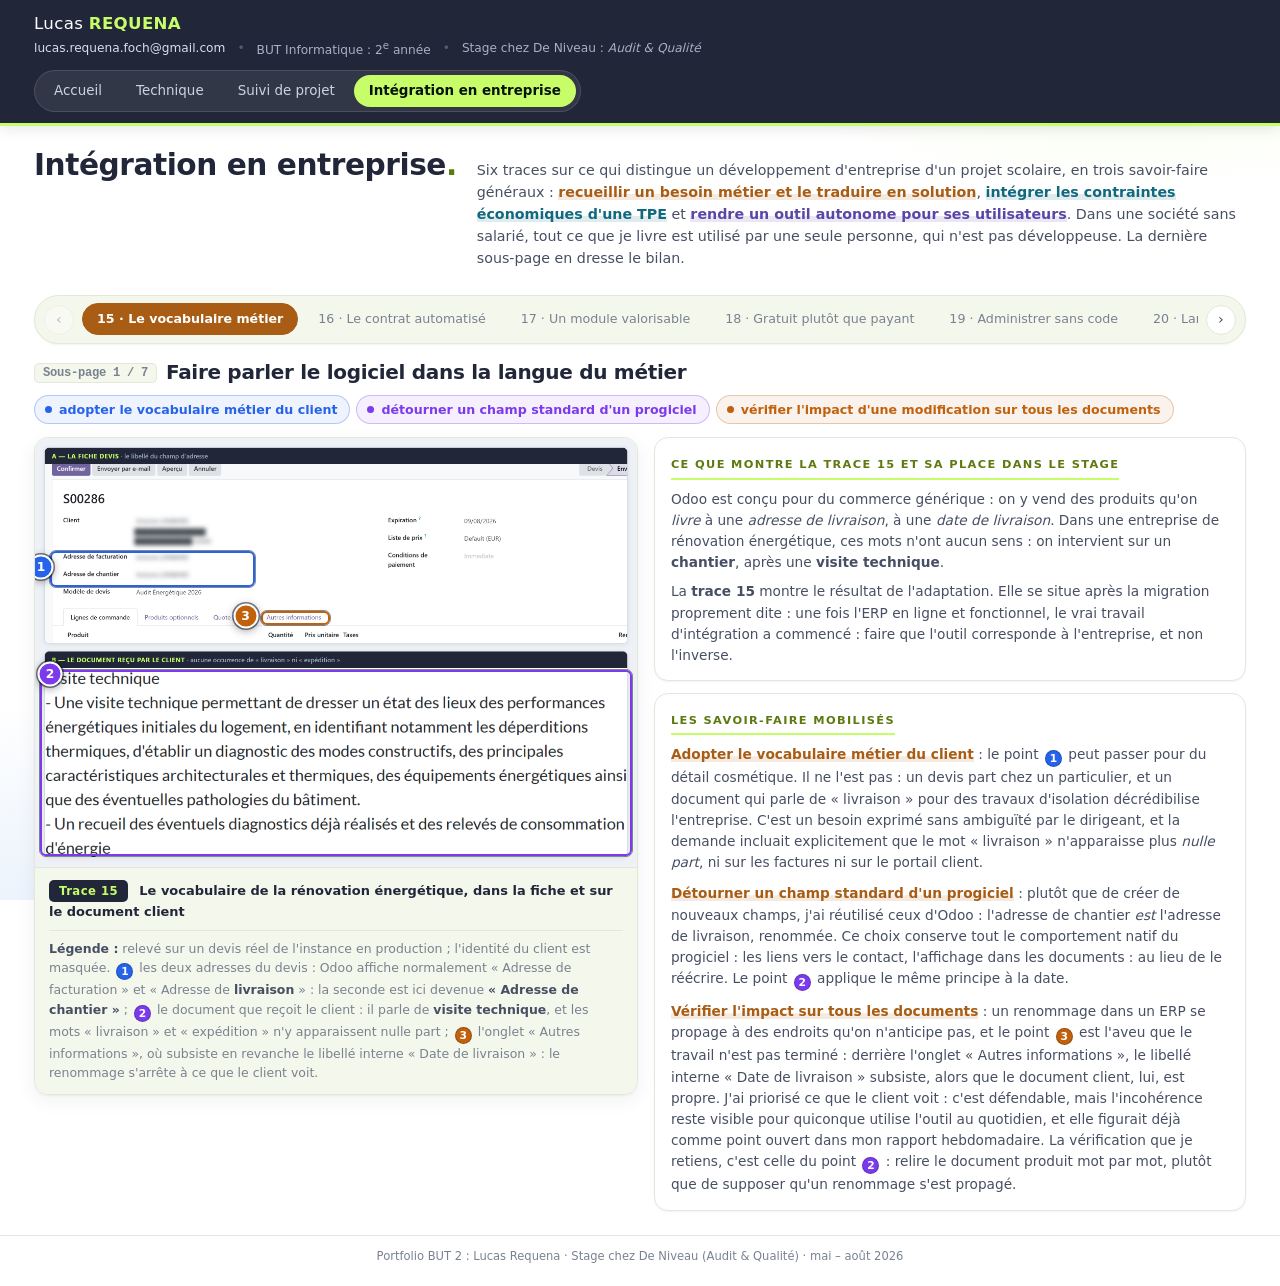
==== commit 2773c3cd: "Adoucit le texte du portfolio et place VS Code devant les assistants IA. EOF" ====
--- a/integration.html
+++ b/integration.html
@@ -3,7 +3,7 @@
 <head>
 <meta charset="utf-8">
 <meta name="viewport" content="width=device-width, initial-scale=1">
-<title>Intégration en entreprise — Portfolio BUT 2 · Lucas Requena</title>
+<title>Intégration en entreprise : Portfolio BUT 2 · Lucas Requena</title>
 <meta name="description" content="Savoir-faire d'intégration : recueil du besoin métier, contraintes économiques d'une TPE, autonomie des utilisateurs.">
 <link rel="stylesheet" href="assets/css/style.css">
 </head>
@@ -16,9 +16,9 @@
       <span class="ident-line">
         <a href="mailto:lucas.requena.foch@gmail.com">lucas.requena.foch@gmail.com</a>
         <span class="sep">•</span>
-        <span>BUT&nbsp;Informatique — 2<sup>e</sup> année</span>
+        <span>BUT&nbsp;Informatique : 2<sup>e</sup> année</span>
         <span class="sep">•</span>
-        <span>Stage chez De&nbsp;Niveau — <em>Audit&nbsp;&amp;&nbsp;Qualité</em></span>
+        <span>Stage chez De&nbsp;Niveau : <em>Audit&nbsp;&amp;&nbsp;Qualité</em></span>
       </span>
     </div>
     <nav class="mainnav" aria-label="Navigation principale">
@@ -54,7 +54,7 @@
         <button type="button" class="sp-tab t-eco"    role="tab" id="tab-18" aria-controls="sp-18" aria-selected="false">18 · Gratuit plutôt que payant</button>
         <button type="button" class="sp-tab t-user"   role="tab" id="tab-19" aria-controls="sp-19" aria-selected="false">19 · Administrer sans code</button>
         <button type="button" class="sp-tab t-user"   role="tab" id="tab-20" aria-controls="sp-20" aria-selected="false">20 · Lancer en un clic</button>
-        <button type="button" class="sp-tab t-bilan"  role="tab" id="tab-b"  aria-controls="sp-bilan" aria-selected="false">★ Bilan &amp; analyse</button>
+        <button type="button" class="sp-tab t-bilan"  role="tab" id="tab-b"  aria-controls="sp-bilan" aria-selected="false">Bilan &amp; analyse</button>
       </div>
       <div class="arrows">
         <button type="button" data-nav="next" aria-label="Sous-page suivante">›</button>
@@ -93,7 +93,7 @@
               <b>Légende :</b> relevé sur un devis réel de l'instance en production ; l'identité du client est
               masquée.
               <span class="rp n1">1</span> les deux adresses du devis : Odoo affiche normalement « Adresse de
-              facturation » et « Adresse de <b>livraison</b> » — la seconde est ici devenue
+              facturation » et « Adresse de <b>livraison</b> » : la seconde est ici devenue
               <b>« Adresse de chantier »</b> ;
               <span class="rp n2">2</span> le document que reçoit le client : il parle de <b>visite technique</b>,
               et les mots « livraison » et « expédition » n'y apparaissent nulle part ;
@@ -114,7 +114,7 @@
             </p>
             <p>
               La <b>trace 15</b> montre le résultat de l'adaptation. Elle se situe après la migration proprement
-              dite : une fois l'ERP en ligne et fonctionnel, le vrai travail d'intégration a commencé — faire
+              dite : une fois l'ERP en ligne et fonctionnel, le vrai travail d'intégration a commencé : faire
               que l'outil corresponde à l'entreprise, et non l'inverse.
             </p>
           </div>
@@ -122,7 +122,7 @@
           <div class="bloc">
             <h3>Les savoir-faire mobilisés</h3>
             <p class="sfp">
-              <span class="sf sf-metier">Adopter le vocabulaire métier du client</span> — le point
+              <span class="sf sf-metier">Adopter le vocabulaire métier du client</span> : le point
               <span class="rp n1">1</span> peut passer pour du détail cosmétique. Il ne l'est pas : un devis part
               chez un particulier, et un document qui parle de « livraison » pour des travaux d'isolation
               décrédibilise l'entreprise. C'est un besoin exprimé sans ambiguïté par le dirigeant, et la demande
@@ -130,18 +130,18 @@
               factures ni sur le portail client.
             </p>
             <p class="sfp">
-              <span class="sf sf-metier">Détourner un champ standard d'un progiciel</span> — plutôt que de créer
+              <span class="sf sf-metier">Détourner un champ standard d'un progiciel</span> : plutôt que de créer
               de nouveaux champs, j'ai réutilisé ceux d'Odoo : l'adresse de chantier <em>est</em> l'adresse de
-              livraison, renommée. Ce choix conserve tout le comportement natif du progiciel — les liens vers le
-              contact, l'affichage dans les documents — au lieu de le réécrire. Le point
+              livraison, renommée. Ce choix conserve tout le comportement natif du progiciel : les liens vers le
+              contact, l'affichage dans les documents : au lieu de le réécrire. Le point
               <span class="rp n2">2</span> applique le même principe à la date.
             </p>
             <p class="sfp">
-              <span class="sf sf-metier">Vérifier l'impact sur tous les documents</span> — un renommage dans un
+              <span class="sf sf-metier">Vérifier l'impact sur tous les documents</span> : un renommage dans un
               ERP se propage à des endroits qu'on n'anticipe pas, et le point <span class="rp n3">3</span> est
               l'aveu que le travail n'est pas terminé : derrière l'onglet « Autres informations », le libellé
               interne « Date de livraison » subsiste, alors que le document client, lui, est propre. J'ai
-              priorisé ce que le client voit — c'est défendable, mais l'incohérence reste visible pour
+              priorisé ce que le client voit : c'est défendable, mais l'incohérence reste visible pour
               quiconque utilise l'outil au quotidien, et elle figurait déjà comme point ouvert dans mon rapport
               hebdomadaire. La vérification que je retiens, c'est celle du point <span class="rp n2">2</span> :
               relire le document produit mot par mot, plutôt que de supposer qu'un renommage s'est propagé.
@@ -181,7 +181,7 @@
             <span class="trace-title">Le contrat « accompagnement MAR » généré depuis le devis S00286</span>
             <span class="legende">
               <b>Légende :</b> document produit par le module maison <code>aq_mar_contract</code> à partir d'un
-              devis réel — onze articles, de l'identification des parties aux pièces jointes. L'identité du
+              devis réel : onze articles, de l'identification des parties aux pièces jointes. L'identité du
               client et le numéro de police d'assurance sont masqués.
               <span class="rp n1">1</span> l'article 1.1, dont l'identité, l'adresse et le courriel du client sont
               repris du devis sans aucune saisie ;
@@ -212,27 +212,27 @@
           <div class="bloc">
             <h3>Les savoir-faire mobilisés</h3>
             <p class="sfp">
-              <span class="sf sf-metier">Reproduire fidèlement un document de l'entreprise</span> — le point
+              <span class="sf sf-metier">Reproduire fidèlement un document de l'entreprise</span> : le point
               de départ n'était pas une page blanche mais le contrat MAR existant, avec sa structure en articles
               et sa mise en forme. La consigne implicite était claire : le document généré devait ressembler aux
               autres documents de la société. La mise en forme a d'ailleurs été explicitement retravaillée pour
               s'aligner sur eux.
             </p>
             <p class="sfp">
-              <span class="sf sf-metier">Automatiser un remplissage par variables</span> — au point
+              <span class="sf sf-metier">Automatiser un remplissage par variables</span> : au point
               <span class="rp n1">1</span>, l'identité, l'adresse et le courriel du client sont repris du devis
               sans aucune ressaisie. Le point <span class="rp n2">2</span> est le plus sensible : le montant devait
               suivre le devis d'accompagnement, jamais une valeur figée dans le modèle. La vérification est
-              immédiate sur la capture — 828 € + 522 € = 1 350 €, le total exact du devis S00286 — et c'est
-              précisément le genre d'erreur qu'une recopie manuelle finit toujours par produire. Le montant
+              immédiate sur la capture : 828 € + 522 € = 1 350 €, le total exact du devis S00286. Une recopie
+              à la main aurait pu se tromper ici. Le montant
               varie d'ailleurs d'un dossier à l'autre : les devis MAR de la base vont de 1 350 à 2 250 €.
             </p>
             <p class="sfp">
-              <span class="sf sf-metier">Valider par itérations avec le client</span> — le point
+              <span class="sf sf-metier">Valider par itérations avec le client</span> : le point
               <span class="rp n3">3</span> résume tout ce qui n'apparaissait pas dans la demande initiale et qui
               est remonté à la relecture : des données d'assurance manquantes, l'absence de cachet et de
               signature, un article 5 à corriger. Aucun de ces éléments n'était devinable ; ils ne sont apparus
-              qu'en montrant une version imparfaite. J'ai ensuite poursuivi vers l'étape suivante — envoyer le
+              qu'en montrant une version imparfaite. J'ai ensuite poursuivi vers l'étape suivante : envoyer le
               contrat signable en ligne dès la confirmation du devis.
             </p>
           </div>
@@ -276,7 +276,7 @@
               texte, qui ne sont jamais modifiées ;
               <span class="rp n2">2</span> le total du devis, 1 350 € TTC ;
               <span class="rp n3">3</span> les montants calculés à l'impression : <b>540,00 €</b> et
-              <b>810,00 €</b> — soit exactement 40 % et 60 % de ce total.
+              <b>810,00 €</b> : soit exactement 40 % et 60 % de ce total.
             </span>
           </figcaption>
         </figure>
@@ -286,11 +286,11 @@
             <h3>Ce que montre la trace 17 et sa place dans le stage</h3>
             <p>
               Le passage à Odoo Community avait un coût connu d'avance : certaines fonctions payantes n'existent
-              plus. Le besoin, ici, était d'afficher des échéances de paiement — typiquement 40 % à la commande
-              et 60 % à la fin des travaux — calculées automatiquement à partir du montant TTC du devis.
-            </p>
-            <p>
-              La <b>trace 17</b> montre la réponse apportée — un module maison développé en cinquième semaine —
+              plus. Le besoin, ici, était d'afficher des échéances de paiement (typiquement 40 % à la commande
+              et 60 % à la fin des travaux), calculées automatiquement à partir du montant TTC du devis.
+            </p>
+            <p>
+              La <b>trace 17</b> montre la réponse apportée : un module maison développé en cinquième semaine,
               prise sur un devis réel de l'instance en production. Elle prolonge directement le cadrage de la
               <a href="suivi-projet.html#sp-10">trace 10</a>, où ce manque avait été identifié <em>avant</em> la
               migration. Le module est aujourd'hui installé en version 18.0.2.0.0, et un second module maison,
@@ -301,33 +301,33 @@
           <div class="bloc">
             <h3>Les savoir-faire mobilisés</h3>
             <p class="sfp">
-              <span class="sf sf-eco">Développer plutôt que payer un abonnement</span> — l'arbitrage est simple
+              <span class="sf sf-eco">Développer plutôt que payer un abonnement</span> : l'arbitrage est simple
               à poser : quelques jours de développement une fois, contre un abonnement mensuel indéfiniment. Le
-              point <span class="rp n1">1</span> montre que j'ai en plus généralisé le besoin — n'importe quel
+              point <span class="rp n1">1</span> montre que j'ai en plus généralisé le besoin : n'importe quel
               pourcentage fonctionne, pas seulement 40/60. Ce n'est pas gratuit en effort, mais c'est ce qui
               évite de revenir sur le module au premier changement commercial : d'autres devis de la base
               utilisent aujourd'hui un découpage en <code>[45%]</code>, <code>[35%]</code> et <code>[20%]</code>
               que je n'avais pas anticipé.
             </p>
             <p class="sfp">
-              <span class="sf sf-eco">Évaluer la valeur commerciale d'une production interne</span> — les points
+              <span class="sf sf-eco">Évaluer la valeur commerciale d'une production interne</span> : les points
               <span class="rp n2">2</span> et <span class="rp n3">3</span> traduisent la contrainte de conception la
               plus structurante : ne jamais modifier le texte stocké, seulement son rendu. Le devis garde
               <code>[40%]</code> en base et affiche 540,00 € à l'impression, soit exactement 40 % des 1 350 €
               du point <span class="rp n2">2</span>. Cette réversibilité rend le module réutilisable chez
-              n'importe quel utilisateur d'Odoo sans effet de bord sur ses données — c'est ce qui en fait un
+              n'importe quel utilisateur d'Odoo sans effet de bord sur ses données : c'est ce qui en fait un
               produit potentiel et pas seulement un correctif interne, pour une entreprise qui est aussi
               éditeur de logiciels.
             </p>
             <p class="sfp">
-              <span class="sf sf-eco">Choisir une licence cohérente avec une stratégie</span> — la décision la
+              <span class="sf sf-eco">Choisir une licence cohérente avec une stratégie</span> : la décision la
               moins technique et la plus instructive du stage. Le module avait d'abord été publié sous licence
               libre, puis rebasculé en <b>OPL-1</b> (propriétaire) dans le dépôt, afin de conserver quelques
-              modules maison comme argument commercial — changement isolé dans son propre commit
+              modules maison comme argument commercial : changement isolé dans son propre commit
               (<a href="suivi-projet.html#sp-13">trace 13</a>). <b>Et c'est là que la vérification est
               instructive :</b> la version installée en production déclare toujours <code>LGPL-3</code>. Le
               changement de licence n'a jamais été redéployé. Une décision prise dans le dépôt ne produit aucun
-              effet tant qu'elle n'atteint pas le serveur — je ne l'aurais pas su sans être allé regarder.
+              effet tant qu'elle n'atteint pas le serveur : je ne l'aurais pas su sans être allé regarder.
             </p>
           </div>
         </div>
@@ -359,7 +359,7 @@
                   <td><b>Service d'enrichissement payant</b></td>
                   <td class="no">Abonnement mensuel</td>
                   <td class="ok">Élevée et stable</td>
-                  <td class="no">Écartée — hors budget d'une TPE</td>
+                  <td class="no">Écartée : hors budget d'une TPE</td>
                 </tr>
                 <tr>
                   <td><b>Extraction depuis des sites web</b></td>
@@ -414,22 +414,22 @@
           <div class="bloc">
             <h3>Les savoir-faire mobilisés</h3>
             <p class="sfp">
-              <span class="sf sf-eco">Exploiter une source de données publique gratuite</span> — le point
+              <span class="sf sf-eco">Exploiter une source de données publique gratuite</span> : le point
               <span class="rp n1">1</span> a été la bonne réponse pour l'essentiel du besoin : les qualifications
               RGE et les établissements sont des données ouvertes. Le prix à payer est technique, pas financier
-              — c'est tout le travail de normalisation et de repli décrit en
+              : c'est tout le travail de normalisation et de repli décrit en
               <a href="technique.html#sp-6">trace 6</a>.
             </p>
             <p class="sfp">
-              <span class="sf sf-eco">Accepter une solution dégradée mais suffisante</span> — le point
+              <span class="sf sf-eco">Accepter une solution dégradée mais suffisante</span> : le point
               <span class="rp n2">2</span> a été le plus difficile à admettre. Après avoir tenté de trouver
-              automatiquement les distributeurs régionaux — avec la subtilité des enseignes sous licence, où
-              c'est l'établissement local qu'il faut viser et non la maison mère — j'ai remplacé cette recherche
+              automatiquement les distributeurs régionaux : avec la subtilité des enseignes sous licence, où
+              c'est l'établissement local qu'il faut viser et non la maison mère : j'ai remplacé cette recherche
               par des données locales préparées, interrogeables par département, secteur, nom ou adresse. Moins
               ambitieux, mais fiable.
             </p>
             <p class="sfp">
-              <span class="sf sf-eco">Renoncer à une fonctionnalité au bon moment</span> — le point
+              <span class="sf sf-eco">Renoncer à une fonctionnalité au bon moment</span> : le point
               <span class="rp n3">3</span> va plus loin : la section « fournisseurs régionaux » a finalement été
               masquée dans l'interface, le code étant conservé, le temps que le besoin réel soit reclarifié.
               Laisser en ligne une fonction dont on doute est un mauvais service rendu à son utilisateur ; c'est
@@ -470,12 +470,12 @@
             <span class="trace-num">Trace 19</span>
             <span class="trace-title">Le résultat de l'administration sans code, vu depuis le site en production</span>
             <span class="legende">
-              <b>Légende :</b> montage de deux captures prises sur <code>quiz.auditetqualite.fr</code> —
+              <b>Légende :</b> montage de deux captures prises sur <code>quiz.auditetqualite.fr</code> :
               en haut le catalogue public, en bas une question côté candidat.
               <span class="rp n1">1</span> les questionnaires publiés, de <b>2 à 11 questions</b> : ils ont été
               créés et modifiés depuis l'administration, sans aucune intervention sur le code ;
               <span class="rp n2">2</span> l'un d'eux porte un intitulé et une accroche qui lui sont propres
-              (« Testez vos compétences en ITE — 7 questions pour évaluer votre niveau avant la formation »),
+              (« Testez vos compétences en ITE : 7 questions pour évaluer votre niveau avant la formation »),
               saisis eux aussi depuis l'interface ;
               <span class="rp n3">3</span> une question telle que la voit le candidat : cases à choix multiple
               même pour une question à réponse unique, option « Je ne sais pas », minuteur et progression.
@@ -494,9 +494,8 @@
             </p>
             <p>
               La <b>trace 19</b> ne montre pas l'interface d'administration elle-même, mais <em>son résultat</em>,
-              relevé sur le site en production. C'est délibéré : la meilleure preuve qu'un contenu se gère sans
-              développeur n'est pas la capture d'un formulaire, c'est de constater que ce contenu a effectivement
-              été créé, varié et enrichi. C'est le livrable qui a le plus changé la nature du projet : le quiz
+              relevé sur le site en production. Ce que je voulais montrer, c'est que les questionnaires ont
+              vraiment été créés et modifiés sans moi, pas seulement qu'un écran d'admin existe. Le quiz
               est passé d'une démonstration technique à un outil que l'entreprise fait vivre elle-même.
             </p>
           </div>
@@ -504,23 +503,23 @@
           <div class="bloc">
             <h3>Les savoir-faire mobilisés</h3>
             <p class="sfp">
-              <span class="sf sf-user">Concevoir une interface d'administration sans code</span> — le point
+              <span class="sf sf-user">Concevoir une interface d'administration sans code</span> : le point
               <span class="rp n1">1</span> en est la démonstration par les faits : quatre questionnaires coexistent,
               de 2 à 11 questions, sur des sujets distincts (ITE, combles). Une telle variété ne se produit que
               si créer un questionnaire coûte quelques minutes à une personne non développeuse. Le point
               <span class="rp n2">2</span> va plus loin : même l'intitulé et l'accroche d'un questionnaire se
-              saisissent depuis l'interface. Tout cela repose sur la décision technique prise en amont — sortir
+              saisissent depuis l'interface. Tout cela repose sur la décision technique prise en amont : sortir
               les questionnaires du code source (<a href="technique.html#sp-1">trace 1</a>).
             </p>
             <p class="sfp">
-              <span class="sf sf-user">Gérer des comptes pour plusieurs utilisateurs</span> — le lien
+              <span class="sf sf-user">Gérer des comptes pour plusieurs utilisateurs</span> : le lien
               « Connexion / créer un compte », présent sur les deux vues, dessert en réalité deux publics :
               les personnes de l'équipe qui administrent les questionnaires, et les candidats qui souhaitent
               retrouver leurs résultats. Ouvrir cet accès a créé l'obligation de le protéger, d'où le
               durcissement décrit en <a href="technique.html#sp-7">trace 7</a>.
             </p>
             <p class="sfp">
-              <span class="sf sf-user">Faire évoluer le contenu et sa présentation au fil de l'usage</span> — le
+              <span class="sf sf-user">Faire évoluer le contenu et sa présentation au fil de l'usage</span> : le
               point <span class="rp n3">3</span> porte la trace de plusieurs décisions successives : toutes les
               questions sont passées en cases à cocher, <em>y compris celles qui n'appellent qu'une seule bonne
               réponse</em>, pour ne pas souffler la réponse par la forme du champ ; une option « Je ne sais
@@ -616,21 +615,21 @@
           <div class="bloc">
             <h3>Les savoir-faire mobilisés</h3>
             <p class="sfp">
-              <span class="sf sf-user">Automatiser l'installation des dépendances</span> — le point
+              <span class="sf sf-user">Automatiser l'installation des dépendances</span> : le point
               <span class="rp n1">1</span> correspond au lanceur Windows écrit pour MailRGE dès la deuxième
               semaine : un script qui installe ce qui manque puis démarre l'application, pour qu'une personne
               non développeuse puisse s'en servir par un simple double-clic.
             </p>
             <p class="sfp">
-              <span class="sf sf-user">Masquer la complexité technique</span> — au point
+              <span class="sf sf-user">Masquer la complexité technique</span> : au point
               <span class="rp n2">2</span>, FileManager posait un problème plus délicat : c'est une application en
               deux morceaux, un serveur et un client. Le lanceur démarre le serveur de façon invisible, ouvre le
               client, et arrête tout à la fermeture. J'ai d'ailleurs dû faire le ménage parmi plusieurs
-              variantes de lanceurs pour n'en garder qu'un seul — proposer trois façons de démarrer est une
+              variantes de lanceurs pour n'en garder qu'un seul : proposer trois façons de démarrer est une
               complexité de plus, pas un service.
             </p>
             <p class="sfp">
-              <span class="sf sf-user">Choisir le bon support de diffusion</span> — le point
+              <span class="sf sf-user">Choisir le bon support de diffusion</span> : le point
               <span class="rp n3">3</span> est l'aboutissement de ce raisonnement : la meilleure installation reste
               l'absence d'installation. L'ajout d'une interface web à FileManager, déployée sur le VPS aux côtés
               du quiz et d'Odoo, rend l'outil accessible depuis n'importe quel navigateur. Le client de bureau
@@ -662,15 +661,15 @@
 
           <h4>Savoir-faire élémentaires et contexte d'utilisation</h4>
           <ul>
-            <li><b>Adopter le vocabulaire métier</b> — « chantier » et « visite technique » substitués aux
+            <li><b>Adopter le vocabulaire métier</b> : « chantier » et « visite technique » substitués aux
               termes de livraison dans tout Odoo (trace 15).</li>
-            <li><b>Détourner un champ standard</b> — réutilisation des champs natifs du progiciel plutôt que
+            <li><b>Détourner un champ standard</b> : réutilisation des champs natifs du progiciel plutôt que
               création de champs spécifiques.</li>
-            <li><b>Reproduire un document de l'entreprise</b> — contrat d'accompagnement MAR généré depuis le
+            <li><b>Reproduire un document de l'entreprise</b> : contrat d'accompagnement MAR généré depuis le
               devis (trace 16).</li>
-            <li><b>Valider par itérations</b> — corrections successives du contrat : assurance, cachet et
+            <li><b>Valider par itérations</b> : corrections successives du contrat : assurance, cachet et
               signature, article 5, mise en forme.</li>
-            <li><b>Comprendre un cadre réglementaire</b> — cadrage de la réforme française de la facturation
+            <li><b>Comprendre un cadre réglementaire</b> : cadrage de la réforme française de la facturation
               électronique et de ses conséquences sur l'ERP.</li>
           </ul>
 
@@ -688,9 +687,9 @@
 
           <h4>Difficulté</h4>
           <p>
-            <b>Élevée.</b> La difficulté n'est pas de réaliser ce qui est demandé, mais de comprendre ce qui est
-            demandé. Un besoin métier est souvent formulé par son résultat attendu, sans les règles implicites
-            qui vont avec — et ces règles ne se découvrent qu'en proposant une version imparfaite.
+            <b>Élevée.</b> Le plus dur n'était pas de coder ce qui était demandé, c'était de comprendre ce qui
+            était demandé. Un besoin métier est souvent formulé par son résultat attendu, sans les règles implicites
+            qui vont avec, et ces règles ne se découvrent qu'en proposant une version imparfaite.
           </p>
 
           <div class="niveau">
@@ -699,7 +698,7 @@
             <p class="echelle">Échelle : notions · moyen · bon · très bon</p>
           </div>
           <p>
-            <b>Justification :</b> mes premiers travaux traduisaient la demande littéralement. J'ai appris à
+            Mes premiers travaux traduisaient la demande littéralement. J'ai appris à
             interroger avant de produire, à repérer les non-dits d'une demande, et surtout à montrer tôt une
             version incomplète pour faire réagir. Je progresse encore sur la reformulation écrite du besoin
             avant de commencer : je la fais mentalement, rarement noir sur blanc.
@@ -713,15 +712,15 @@
 
           <h4>Savoir-faire élémentaires et contexte d'utilisation</h4>
           <ul>
-            <li><b>Chiffrer avant de décider</b> — comparatif Odoo Enterprise / Community et calcul de
+            <li><b>Chiffrer avant de décider</b> : comparatif Odoo Enterprise / Community et calcul de
               l'économie mensuelle (voir <a href="suivi-projet.html#sp-10">trace 10</a>).</li>
-            <li><b>Développer plutôt que s'abonner</b> — module <code>sale_payment_schedule</code> pour combler
+            <li><b>Développer plutôt que s'abonner</b> : module <code>sale_payment_schedule</code> pour combler
               un manque de la version libre (trace 17).</li>
-            <li><b>Préférer une source gratuite à qualité acceptable</b> — API publiques SIRENE et ADEME plutôt
+            <li><b>Préférer une source gratuite à qualité acceptable</b> : API publiques SIRENE et ADEME plutôt
               qu'un service d'enrichissement payant (trace 18).</li>
-            <li><b>Valoriser une production interne</b> — choix d'une licence propriétaire pour conserver
+            <li><b>Valoriser une production interne</b> : choix d'une licence propriétaire pour conserver
               quelques modules comme argument commercial.</li>
-            <li><b>Composer avec le matériel disponible</b> — trois services sur un unique serveur à faible
+            <li><b>Composer avec le matériel disponible</b> : trois services sur un unique serveur à faible
               mémoire, plutôt qu'une montée en gamme.</li>
           </ul>
 
@@ -739,7 +738,7 @@
 
           <h4>Difficulté</h4>
           <p>
-            <b>Moyenne.</b> Le calcul est simple ; ce qui est difficile, c'est de raisonner en coût total —
+            <b>Moyenne.</b> Le calcul est simple ; ce qui est difficile, c'est de raisonner en coût total :
             un abonnement évité contre du temps de développement, une solution gratuite contre le travail
             supplémentaire de fiabilisation qu'elle impose.
           </p>
@@ -750,7 +749,7 @@
             <p class="echelle">Échelle : notions · moyen · bon · très bon</p>
           </div>
           <p>
-            <b>Justification :</b> j'ai acquis le réflexe de poser la question du coût avant de choisir une
+            J'ai acquis le réflexe de poser la question du coût avant de choisir une
             solution technique, et de comprendre qu'une décision de licence ou d'hébergement est une décision
             d'entreprise. Je reste néanmoins mauvais évaluateur du coût du <em>temps</em> : j'ai tendance à
             sous-estimer l'effort d'une solution gratuite, comme la fiabilisation des données publiques l'a
@@ -765,15 +764,15 @@
 
           <h4>Savoir-faire élémentaires et contexte d'utilisation</h4>
           <ul>
-            <li><b>Administration sans code</b> — création et modification des questionnaires du quiz, images,
+            <li><b>Administration sans code</b> : création et modification des questionnaires du quiz, images,
               commentaires, visibilité des informations (trace 19).</li>
-            <li><b>Comptes et droits</b> — comptes administrateurs du quiz, matrice de permissions de
+            <li><b>Comptes et droits</b> : comptes administrateurs du quiz, matrice de permissions de
               FileManager.</li>
-            <li><b>Suppression des prérequis techniques</b> — lanceurs sans terminal, installation automatique
+            <li><b>Suppression des prérequis techniques</b> : lanceurs sans terminal, installation automatique
               des dépendances, interface web (trace 20).</li>
-            <li><b>Restitution d'information</b> — statistiques par quiz, mail de fin adapté au niveau de
+            <li><b>Restitution d'information</b> : statistiques par quiz, mail de fin adapté au niveau de
               réussite avec lien vers la page de contact.</li>
-            <li><b>Fiabilisation de la messagerie</b> — bascule sur une adresse d'envoi dédiée, catchall et
+            <li><b>Fiabilisation de la messagerie</b> : bascule sur une adresse d'envoi dédiée, catchall et
               réponses reliées aux conversations de l'ERP.</li>
           </ul>
 
@@ -786,14 +785,13 @@
           <p>
             La formation aborde l'ergonomie et l'expérience utilisateur, mais toujours pour un utilisateur
             théorique. Travailler pour une personne réelle, qui signale directement ce qui la bloque, apprend
-            beaucoup plus vite — et parfois durement.
+            beaucoup plus vite, et parfois durement.
           </p>
 
           <h4>Difficulté</h4>
           <p>
-            <b>Moyenne.</b> La difficulté est de changer de point de vue : ce qui me paraît évident (ouvrir un
-            terminal, éditer un fichier) ne l'est pas, et un outil qui exige une explication orale pour démarrer
-            est un outil raté.
+            <b>Moyenne.</b> Ce qui me paraît évident (ouvrir un terminal, éditer un fichier) ne l'est pas
+            pour Cédric. S'il faut une explication orale pour démarrer, l'outil ne passera pas.
           </p>
 
           <div class="niveau">
@@ -802,7 +800,7 @@
             <p class="echelle">Échelle : notions · moyen · bon · très bon</p>
           </div>
           <p>
-            <b>Justification :</b> je conçois désormais la mise à disposition en même temps que la
+            Je conçois désormais la mise à disposition en même temps que la
             fonctionnalité, et je considère l'autonomie de l'utilisateur comme un critère de fin de
             développement au même titre que le fonctionnement. La trace 19 le montre bien : l'interface
             d'administration n'était pas demandée explicitement, elle découle d'un constat sur l'usage. Ma
@@ -817,7 +815,7 @@
   </main>
 
   <footer class="foot">
-    Portfolio BUT 2 — Lucas Requena · Stage chez De Niveau (Audit &amp; Qualité) · mai – août 2026
+    Portfolio BUT 2 : Lucas Requena · Stage chez De Niveau (Audit &amp; Qualité) · mai – août 2026
   </footer>
 </div>
 <script src="assets/js/portfolio.js"></script>
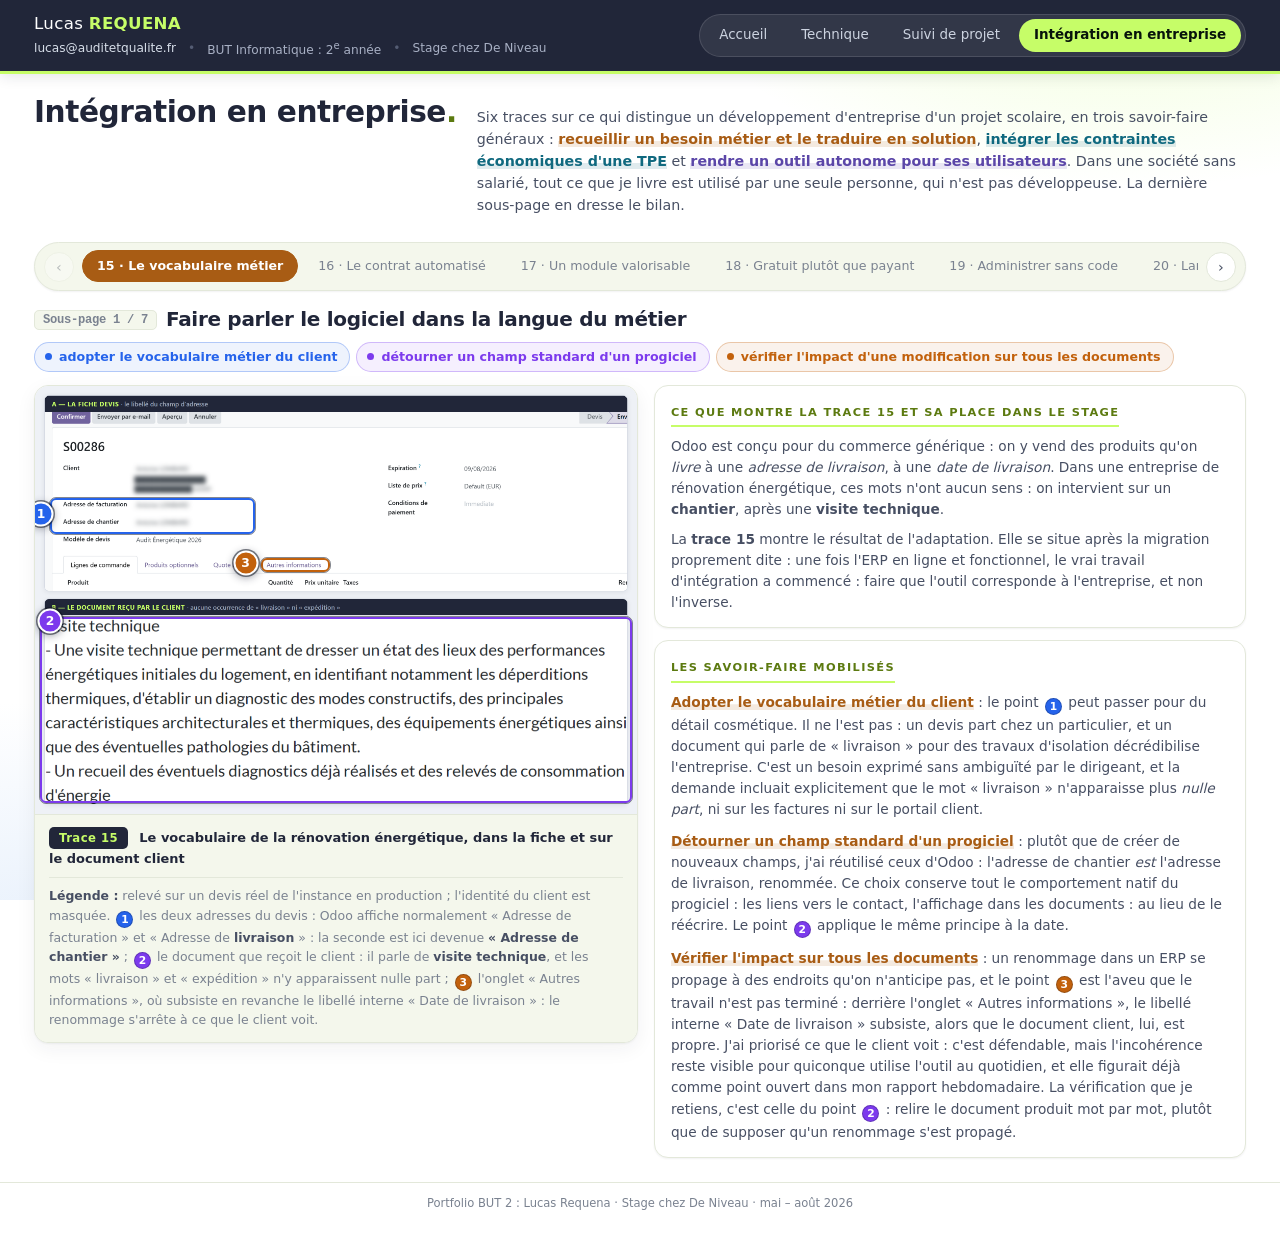
==== commit 6d80e832: "Met le mail pro et raccourcit l'entete De Niveau. Co-authored-by: Cursor <cursoragent@cursor.com>" ====
--- a/integration.html
+++ b/integration.html
@@ -14,11 +14,11 @@
     <div class="ident">
       <span class="ident-name">Lucas <b>REQUENA</b></span>
       <span class="ident-line">
-        <a href="mailto:lucas.requena.foch@gmail.com">lucas.requena.foch@gmail.com</a>
+        <a href="mailto:lucas@auditetqualite.fr">lucas@auditetqualite.fr</a>
         <span class="sep">•</span>
         <span>BUT&nbsp;Informatique : 2<sup>e</sup> année</span>
         <span class="sep">•</span>
-        <span>Stage chez De&nbsp;Niveau : <em>Audit&nbsp;&amp;&nbsp;Qualité</em></span>
+        <span>Stage chez De&nbsp;Niveau</span>
       </span>
     </div>
     <nav class="mainnav" aria-label="Navigation principale">
@@ -815,7 +815,7 @@
   </main>
 
   <footer class="foot">
-    Portfolio BUT 2 : Lucas Requena · Stage chez De Niveau (Audit &amp; Qualité) · mai – août 2026
+    Portfolio BUT 2 : Lucas Requena · Stage chez De Niveau · mai – août 2026
   </footer>
 </div>
 <script src="assets/js/portfolio.js"></script>
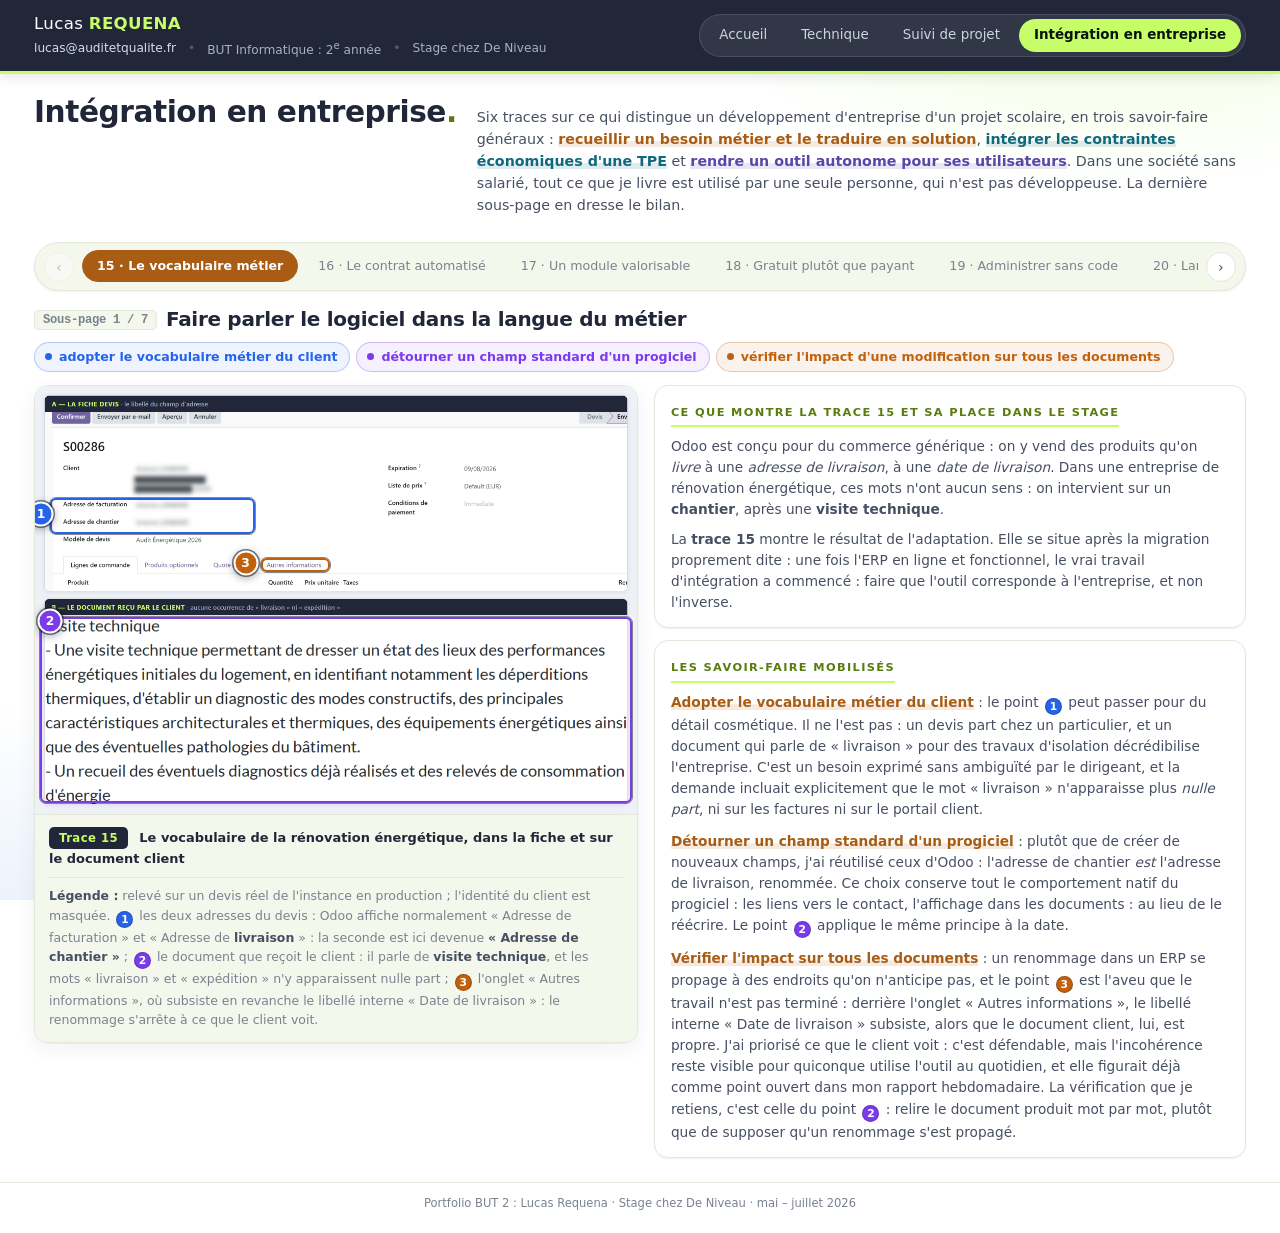
==== commit 0c2b994c: "Corrige les dates du stage : mai a juillet 2026. Co-authored-by: Cursor <cursoragent@cursor.com>" ====
--- a/integration.html
+++ b/integration.html
@@ -815,7 +815,7 @@
   </main>
 
   <footer class="foot">
-    Portfolio BUT 2 : Lucas Requena · Stage chez De Niveau · mai – août 2026
+    Portfolio BUT 2 : Lucas Requena · Stage chez De Niveau · mai – juillet 2026
   </footer>
 </div>
 <script src="assets/js/portfolio.js"></script>
